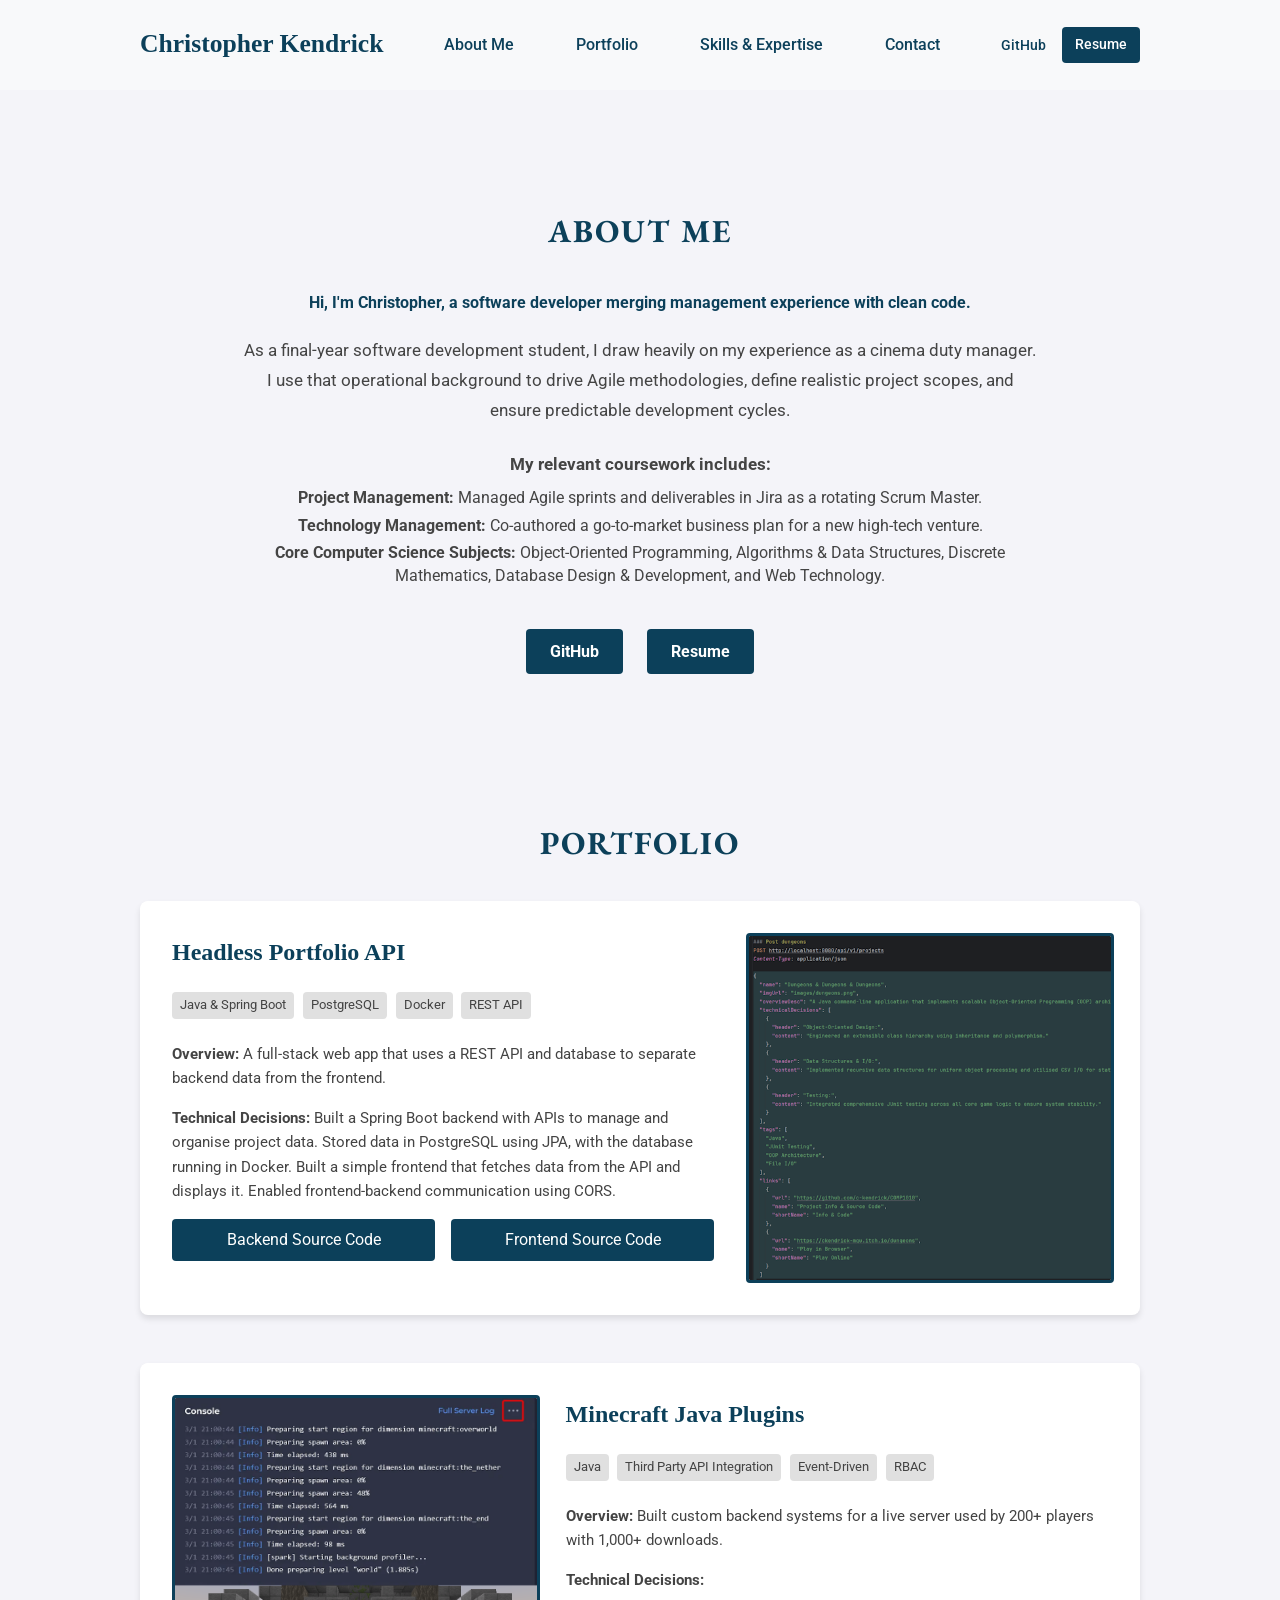
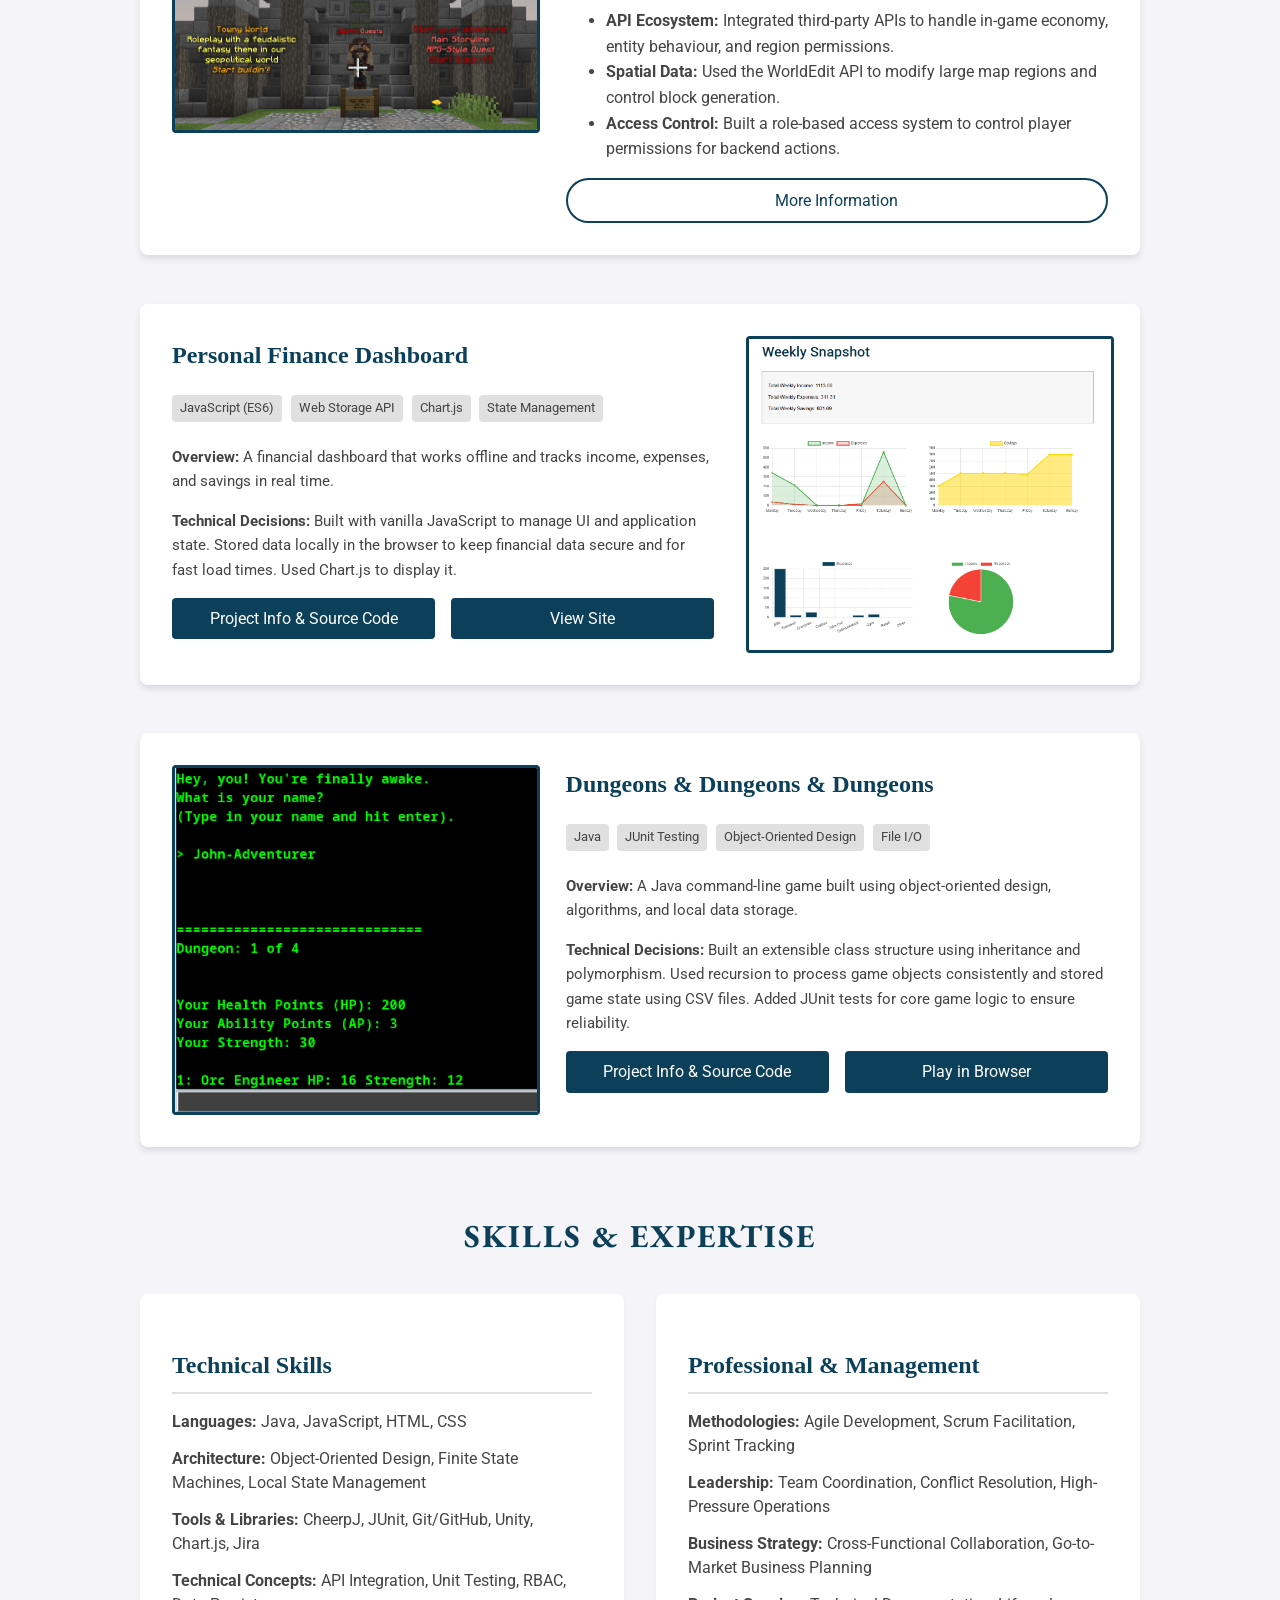
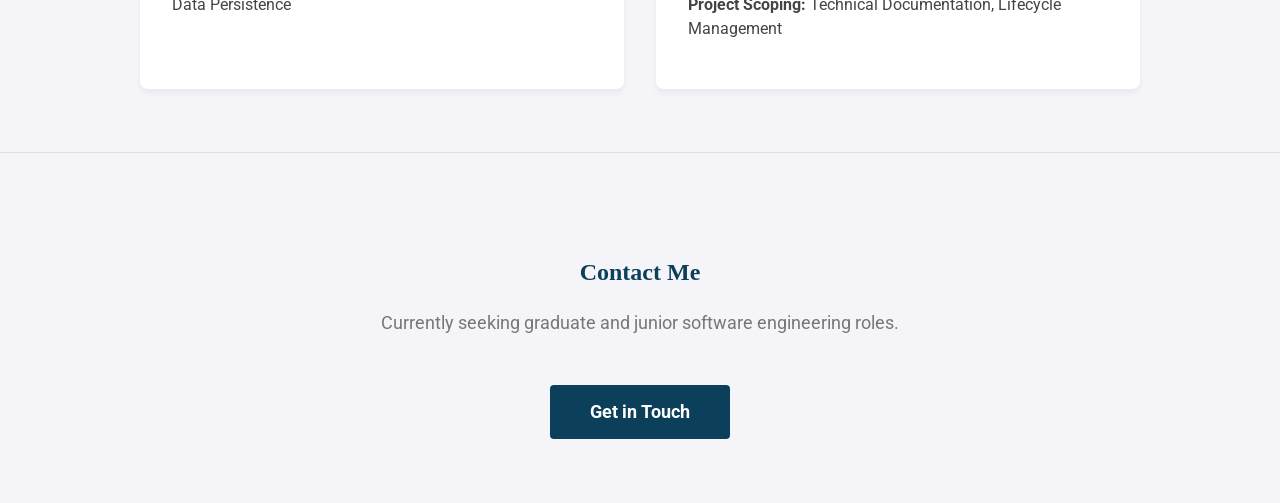
==== index.html @ 6af3cbe9 "minor change" ====
<!DOCTYPE html>
<html lang="en-AU">
<head>
    <meta charset="UTF-8">
    <meta name="viewport" content="width=device-width, initial-scale=1.0">
    <title>Christopher Kendrick | Portfolio</title>
    <link rel="icon" type="image/png" href="/images/favicon.png">
    <link href="https://fonts.googleapis.com/css2?family=Roboto&display=swap" rel="stylesheet">

    <link rel="stylesheet" href="css/global.css">
    <link rel="stylesheet" href="https://cdnjs.cloudflare.com/ajax/libs/font-awesome/6.5.1/css/all.min.css">

    <link rel="stylesheet" href="css/nav.css">
    <link rel="stylesheet" href="css/header.css">
    <link rel="stylesheet" href="css/portfolio.css">
    <link rel="stylesheet" href="css/skills.css">
</head>
<body>
<nav id="navbar" class="nav-wrapper">
    <div class="sticky-nav">
        <div class="nav-content">
            <span class="nav-logo">Christopher Kendrick</span>
            <ul class="nav-links">
                <li><i class="fas fa-solid fa-address-card fa-fw"></i><a href="#about">About Me</a></li>
                <li><i class="fas fa-solid fa-code fa-fw"></i><a href="#portfolio">Portfolio</a></li>
                <li><i class="fas fa-solid fa-lightbulb fa-fw"></i><a href="#skills">Skills & Expertise</a></li>
                <li><i class="fas fa-solid fa-paper-plane fa-fw"></i><a href="#contact">Contact</a></li>
            </ul>

            <div class="nav-socials" id="nav-socials">
                <ul class="nav-socials-ul">
                    <li><i class="fas fa-solid fa-brands fa-github fa-fw"></i><a href="https://github.com/c-kendrick" target="_blank" rel="noopener noreferrer">GitHub</a></li>
                </ul>
                <a href="files/CV-Christopher-Kendrick.pdf" target="_blank" rel="noopener noreferrer" class="nav-resume-btn">Resume</a>
            </div>
        </div>
    </div>

    <img id="hamburger" src="/images/hamburger.png" alt="logo">
</nav>

<header class="about-section">
    <div id="about">
        <h2 class="section-title">About Me</h2>
        <p class="hero-text">
            <strong>Hi, I'm Christopher, a software developer merging management experience with clean code.</strong>
        </p>
        <p class="bio-text">
            As a final-year software development student, I draw heavily on my experience as a cinema duty manager.
            I use that operational background to drive Agile methodologies, define realistic project scopes, and ensure
            predictable development cycles.
        </p>
        <p class="bio-text coursework-intro">
            <strong>My relevant coursework includes:</strong>
        </p>
        <div class="coursework">
            <p><strong>Project Management:</strong> Managed Agile sprints and deliverables in Jira as a rotating Scrum
                Master.</p>
            <!-- placeholder: -->
            <p><strong>Technology Management:</strong> Co-authored a go-to-market business plan for a new high-tech
                venture.</p>

            <p><strong>Core Computer Science Subjects:</strong> Object-Oriented Programming, Algorithms & Data
                Structures, Discrete Mathematics,
                Database Design & Development, and Web Technology.</p>
        </div>
        <br>
        <div class="social-links">
            <a href="https://github.com/c-kendrick" target="_blank" rel="noopener noreferrer">GitHub</a>
            <a href="files/CV-Christopher-Kendrick.pdf" target="_blank" rel="noopener noreferrer">Resume</a>
        </div>
    </div>
</header>

<div id="portfolio">
    <h2 class="section-title">Portfolio</h2>

    <div class="card fade-in">
        <div class="card-content">
            <h2 class="mini-title">Headless Portfolio API</h2>
            <div>
                <span class="tag">Java & Spring Boot</span>
                <span class="tag">PostgreSQL</span>
                <span class="tag">Docker</span>
                <span class="tag">REST API</span>
            </div>
            <p><strong>Overview:</strong> A full-stack web app that uses a REST API and database to separate backend data from the frontend.</p>
            <p><strong>Technical Decisions:</strong> Built a Spring Boot backend with APIs to manage and organise project data. Stored data in PostgreSQL using JPA, with the database running in Docker. Built a simple frontend that fetches data from the API and displays it. Enabled frontend-backend communication using CORS.</p>
            <div class="button-group">
                <a href="https://github.com/c-kendrick/spring-portfolio-backend" class="btn" target="_blank" rel="noopener noreferrer">
                    <span class="text-desktop">Backend Source Code</span>
                    <span class="text-mobile">Backend Code</span>
                </a>
                <a href="https://github.com/c-kendrick/Spring-portfolio-frontend" class="btn" target="_blank" rel="noopener noreferrer">
                    <span class="text-desktop">Frontend Source Code</span>
                    <span class="text-mobile">Frontend Code</span>
                </a>
            </div>
        </div>
        <div class="card-image-wrapper">
            <img src="images/json.png" alt="Headless Portfolio API">
        </div>
    </div>


    <div class="card reverse fade-in">
        <div class="card-content">
            <h2 class="mini-title">Minecraft Java Plugins</h2>
            <div>
                <span class="tag">Java</span>
                <span class="tag">Third Party API Integration</span>
                <span class="tag">Event-Driven</span>
                <span class="tag">RBAC</span>
            </div>

            <p><strong>Overview:</strong> Built custom backend systems for a live server used by 200+ players with 1,000+ downloads. </p>

            <p><strong>Technical Decisions:</strong></p>
            <ul>
                <li><strong>API Ecosystem:</strong> Integrated third-party APIs to handle in-game economy, entity behaviour, and region permissions.
                </li>
                <li><strong>Spatial Data:</strong> Used the WorldEdit API to modify large map regions and control block generation.
                </li>
                <li><strong>Access Control:</strong> Built a role-based access system to control player permissions for backend actions.</li>
            </ul>

            <div class="button-group">
                <a href="minecraft.html" class="btn-mc">More Information</a>
            </div>
        </div>
        <div class="card-image-wrapper">
            <img src="images/minecraft.png" alt="Minecraft Server Backend and Gameplay">
        </div>
    </div>

    <div class="card fade-in">
        <div class="card-content">
            <h2 class="mini-title">Personal Finance Dashboard</h2>
            <div>
                <span class="tag">JavaScript (ES6)</span>
                <span class="tag">Web Storage API</span>
                <span class="tag">Chart.js</span>
                <span class="tag">State Management</span>
            </div>
            <p><strong>Overview:</strong> A financial dashboard that works offline and tracks income, expenses, and savings in real time.
            </p>
            <p><strong>Technical Decisions:</strong> Built with vanilla JavaScript to manage UI and application state. Stored data locally in the browser to keep financial data secure and for fast load times. Used Chart.js to display it.
            </p>
            <div class="button-group">
                <a href="https://github.com/c-kendrick/finance-tool" class="btn" target="_blank" rel="noopener noreferrer">
                    <span class="text-desktop">Project Info & Source Code</span>
                    <span class="text-mobile">Info & Code</span>
                </a>
                <a href="https://c-kendrick.github.io/finance-tool/" class="btn" target="_blank"
                   rel="noopener noreferrer">View Site</a>
            </div>
        </div>
        <div class="card-image-wrapper">
            <img src="images/finance.png" alt="Finance Tracker Interface">
        </div>
    </div>

    <div class="card reverse fade-in">
        <div class="card-content">
            <h2 class="mini-title">Dungeons & Dungeons & Dungeons</h2>
            <div>
                <span class="tag">Java</span>
                <span class="tag">JUnit Testing</span>
                <span class="tag">Object-Oriented Design</span>
                <span class="tag">File I/O</span>
            </div>
            <p><strong>Overview:</strong> A Java command-line game built using object-oriented design, algorithms, and local data storage.</p>
            <p><strong>Technical Decisions:</strong> Built an extensible class structure using inheritance and polymorphism. Used recursion to process game objects consistently and stored game state using CSV files.
                Added JUnit tests for core game logic to ensure reliability.
            </p>
            <div class="button-group">
                <a href="https://github.com/c-kendrick/COMP1010" class="btn" target="_blank" rel="noopener noreferrer">
                    <span class="text-desktop">Project Info & Source Code</span>
                    <span class="text-mobile">Info & Code</span>
                </a>
                <a href="https://ckendrick-mqu.itch.io/dungeons" class="btn" target="_blank" rel="noopener noreferrer">
                    <span class="text-desktop">Play in Browser</span>
                    <span class="text-mobile">Play Online</span>
                </a>
            </div>
        </div>
        <div class="card-image-wrapper">
            <img src="images/dungeons.png" alt="Dungeons Console Gameplay">
        </div>
    </div>

</div>

<section id="skills" class="skills-section">
    <h2 class="section-title">Skills & Expertise</h2>
    <div class="skills-container">
        <div class="skills-column fade-in">
            <h2 class="mini-title">Technical Skills</h2>
            <ul class="skills-list">
                <li><strong>Languages:</strong> Java, JavaScript, HTML, CSS</li>
                <li><strong>Architecture:</strong> Object-Oriented Design, Finite State Machines, Local State Management
                </li>
                <li><strong>Tools & Libraries:</strong> CheerpJ, JUnit, Git/GitHub, Unity, Chart.js, Jira</li>
                <li><strong>Technical Concepts:</strong> API Integration, Unit Testing, RBAC, Data Persistence
                </li>
            </ul>
        </div>

        <div class="skills-column fade-in">
            <h2 class="mini-title">Professional & Management</h2>
            <ul class="skills-list">
                <li><strong>Methodologies:</strong> Agile Development, Scrum Facilitation, Sprint Tracking</li>
                <li><strong>Leadership:</strong> Team Coordination, Conflict Resolution, High-Pressure Operations</li>
                <li><strong>Business Strategy:</strong> Cross-Functional Collaboration, Go-to-Market Business Planning
                </li>
                <li><strong>Project Scoping:</strong> Technical Documentation, Lifecycle Management</li>
            </ul>
        </div>
    </div>
</section>

<footer id="contact" class="contact-footer fade-in">
    <h2 class="mini-title">Contact Me</h2>
    <p>Currently seeking graduate and junior software engineering roles.</p>
    <a href="mailto:ckendrick.dev@gmail.com" class="btn contact-btn">Get in Touch</a>
</footer>

<script src="javascript/script.js"></script>
</body>
</html>
---- css/global.css ----
@import url('https://fonts.googleapis.com/css2?family=EB+Garamond:ital,wght@0,400..800;1,400..800&display=swap');

html {
    scroll-behavior: smooth;
    scroll-padding-top: 175px;
}

/* --- GLOBAL VARIABLES & BASE STYLES --- */
:root {
    --bg-color: #f4f4f9;
    --nav-bg: #f8f9fa;
    --ashen: #d8d9d9;
    --text-color: #444;
    --text-muted: #777;
    --card-bg: white;
    --primary-color: #0C405A;
    --hover-color: #800000;
    --gray-light: #e0e0e0;
}

body {
    font-family: 'Roboto', sans-serif;
    background-color: var(--bg-color);
    color: var(--text-color);
    margin: 0;
    padding: 0;
    line-height: 1.6;
}

/* --- GLOBAL TYPOGRAPHY & UTILITIES --- */
.section-title {
    font-family: "EB Garamond", serif;
    color: var(--primary-color);
    font-size: 2rem;
    margin-bottom: 2rem;
    text-transform: uppercase;
    letter-spacing: 2px;
    text-align: center;
}

.mini-title {
    font-family: "Times New Roman", serif;
}

.fade-in {
    opacity: 0;
    transform: translateY(30px);
    transition: opacity 0.6s ease-out, transform 0.6s ease-out;
    will-change: opacity, transform;
}

.fade-in.is-visible {
    opacity: 1;
    transform: translateY(0);
}
---- css/nav.css ----
/* --- Navigation Bar Styles --- */
.nav-wrapper {
    position: sticky;
    top: 0;
    z-index: 1000;
    display: flex;
    justify-content: flex-end;
    padding: 1rem 20px;
}

.sticky-nav {
    position: fixed;
    top: 0;
    left: 0;
    width: 55vw;
    height: 100vh;
    background-color: var(--primary-color);
    padding: 1rem;
    z-index: 999;

    opacity: 0;
    visibility: hidden;
    transform: translateX(-100%);
    transition: transform 0.3s ease-in-out, opacity 0.3s ease-in-out, visibility 0.3s;
}

.sticky-nav.is-visible {
    opacity: 1;
    visibility: visible;
    transform: translateX(0);
}

.sticky-nav.scrolled {
    box-shadow: 0 4px 12px rgba(0, 0, 0, 0.08);
    background-color: var(--primary-color);
    backdrop-filter: blur(5px);
}

.nav-content {
    max-width: 1000px;
    margin: 0 auto;
    display: flex;
    justify-content: space-between;
    align-items: flex-start;
    padding: 0;
    flex-direction: column;
    height: 100%;
}

.nav-links {
    list-style: none;
    display: flex;
    gap: 2rem;
    padding: 0;
    margin-top: 20vh;
    flex-direction: column;
}

.nav-links a {
    text-decoration: none;
    color: var(--nav-bg);
    font-weight: 500;
    font-size: 1.2rem;
    transition: color 0.2s;
}

.nav-links a:hover {
    color: var(--ashen);
}

/* --- Conditional Nav Socials --- */
.nav-socials, .mc-nav-socials {
    display: flex;
    flex-direction: column;
    gap: 1rem;
    align-items: flex-start;
    justify-content: space-between;

    margin-top: auto;
    margin-bottom: 20vh;
}

.nav-socials.is-visible, .mc-nav-socials {
    opacity: 1;
    visibility: visible;
    transform: translateX(0);
}

.nav-logo.is-visible {
    opacity: 1;
    visibility: visible;
    transform: translateX(0);
}

.nav-logo {
    font-family: "Times New Roman", serif;
    font-weight: bold;
    font-size: 1.6rem;
    color: var(--nav-bg);
}

.nav-socials a, .mc-nav-socials a {
    text-decoration: none;
    color: var(--nav-bg);
    font-size: 1.1rem;
    font-weight: 500;
    transition: color 0.2s;
}

.nav-socials a:hover, .mc-nav-socials a:hover {
    color: var(--ashen);
}

.nav-socials .nav-resume-btn, .mc-nav-socials .nav-resume-btn {
    background-color: var(--nav-bg);
    color: var(--primary-color);
    padding: 0.4rem 0.8rem;
    border-radius: 4px;
}

.nav-socials-ul, .mc-nav-socials-ul {
    list-style: none;
    padding: 0;
}

.btn-mc {
    color: var(--primary-color);
    text-decoration: none;
}

.btn-mc:hover {
    color: var(--hover-color);
}

.nav-socials .nav-resume-btn:hover, .mc-nav-socials .nav-resume-btn:hover {
    background-color: var(--ashen);
    color: white;
}

.hamburger {
    cursor: pointer;
}

.fas {
    margin-right: 10px; /* Adds space between the icon and text */
    color: var(--nav-bg); /* Changes the icon color to green */
}

/* =========================================
   NAV BAR DESKTOP STYLES
   ========================================= */
@media screen and (min-width: 1050px) {
    .nav-wrapper {
        padding: 0;
        display: block;
    }

    .nav-wrapper img {
        opacity: 0;
        visibility: hidden;
    }

    .sticky-nav {
        position: static;
        width: 100%;
        height: auto;
        padding: 1rem 0;
        background-color: var(--nav-bg);
        opacity: 1;
        visibility: visible;
        transform: none;
        transition: none;
    }

    .nav-content {
        max-width: 1000px;
        flex-direction: row;
        justify-content: space-between;
        align-items: center;
        height: auto;
    }

    .nav-links {
        flex-direction: row;
        margin: 0;
    }

    .nav-links a {
        font-size: 1rem;
    }

    .nav-socials, .mc-nav-socials {
        display: flex;
        flex-direction: row;
        gap: 1rem;
        align-items: center;
        margin-top: 0;
        margin-bottom: 0;
    }

    .nav-socials {
        opacity: 0;
        visibility: hidden;
        transform: translateX(15px);
        transition: opacity 0.3s ease, transform 0.3s ease, visibility 0.3s;
    }

    .sticky-nav.scrolled {
        background-color: rgba(248, 249, 250, 0.95);
    }

    .nav-socials a, .mc-nav-socials a, .btn-mc, .nav-links a, .nav-logo {
        color: var(--primary-color);
    }

    .nav-socials a, .mc-nav-socials a {
        font-size: 0.9rem;
    }

    .nav-links a:hover, .nav-socials a:hover, .mc-nav-socials a:hover, .btn-mc:hover  {
        color: var(--hover-color);
    }

    .nav-socials .nav-resume-btn:hover, .mc-nav-socials .nav-resume-btn:hover {
        background-color: var(--hover-color);
        color: white;
    }

    .nav-socials .nav-resume-btn, .mc-nav-socials .nav-resume-btn {
        background-color: var(--primary-color);
        color: white;
    }
}

/* =========================================
   NAV BAR TABLET STYLES
   ========================================= */
@media screen and (min-width: 768px) and (max-width: 1049px) {
    .sticky-nav {
        width: 31vw;
    }
}
---- css/header.css ----
/* --- PAGE HEADER (For about me section) --- */
header:not(.about-section) {
    background-color: var(--primary-color);
    color: white;
    text-align: center;
    padding: 3rem 1rem;
}

header:not(.about-section) h1 {
    margin: 0;
    font-size: 2.5rem;
    color: white;
}

/* --- ABOUT ME SECTION --- */
header.about-section {
    background-color: transparent;
    padding: 0.5rem 1rem 1rem 1rem;
    text-align: center;
    max-width: 800px;
    margin: 0 auto;
}

header.about-section h1 {
    font-size: 4rem;
    color: var(--primary-color);
    margin-bottom: 1.5rem;
    margin-top: 0;
    letter-spacing: -1px;
}

header.about-section ul {
    display: inline-block;
    text-align: left;
    margin: 0 auto 1rem auto;
}

header.about-section li {
    font-size: 1.05rem;
    color: var(--text-color);
    line-height: 1.4;
    margin-bottom: 0.3rem;
}

.bio-text {
    font-size: 1.05rem;
    color: var(--text-color);
    line-height: 1.8;
    margin-bottom: 1.5rem;
}

.hero-text, .results-text {
    font-size: 1rem;
    color: var(--primary-color);
    line-height: 1.8;
}

.results-text {
    font-size: 1.5rem;
}

.hobby-text {
    font-size: 1.05rem;
    color: var(--text-muted);
    line-height: 1.8;
    margin-bottom: 1.5rem;
}

.coursework-intro {
    margin-bottom: 0.5rem;
}

.coursework {
    color: var(--text-color);
    line-height: 1.4;
    margin-bottom: 1rem;
}

.coursework p {
    margin-top: 5px;
    margin-bottom: 5px;
}

.social-links a {
    display: inline-block;
    margin: 0 10px;
    padding: 10px 24px;
    background-color: var(--primary-color);
    color: white;
    text-decoration: none;
    border-radius: 4px;
    font-weight: bold;
    transition: background 0.2s ease, transform 0.2s ease;
}

.social-links a:hover {
    background-color: var(--hover-color);
    transform: translateY(-2px);
}

@media screen and (min-width: 801px) {
    header.about-section {
        padding: 2rem 1rem 1rem 1rem;
    }
}
---- css/portfolio.css ----
/* --- PORTFOLIO WIDE CARDS --- */
#portfolio {
    max-width: 1000px;
    margin: 8rem auto 4rem auto;
    padding: 0 1rem;
}

.project-container {
    max-width: 800px;
    margin: 2rem auto;
    padding: 2rem;
    background-color: var(--card-bg);
    border-radius: 8px;
    box-shadow: 0 4px 6px rgba(0,0,0,0.1);
}

.card {
    display: flex;
    flex-direction: column;
    gap: 1.5rem;
    background-color: var(--card-bg);
    border-radius: 8px;
    padding: 2rem;
    box-shadow: 0 4px 6px rgba(0,0,0,0.1);
    margin-bottom: 3rem;
    transition: transform 0.2s ease;
}

.card-content h2 {
    margin-top: 0;
    color: var(--primary-color);
}

.card-content p {
    font-size: 0.95rem;
    color: var(--text-color);
}

.card-image-wrapper img {
    width: 100%;
    height: auto;
    display: block;
    border: 3px solid var(--primary-color);
    border-radius: 4px;
}

.tag {
    display: inline-block;
    background: var(--gray-light);
    padding: 0.2rem 0.5rem;
    border-radius: 4px;
    font-size: 0.8rem;
    margin-right: 0.3rem;
    margin-bottom: 0.5rem;
}

/* --- BUTTONS --- */
.btn {
    display: inline-block;
    margin-top: 1rem;
    padding: 0.5rem 1rem;
    background-color: var(--primary-color);
    color: white;
    text-decoration: none;
    border-radius: 4px;
    transition: background 0.2s ease;
}

.btn:hover {
    background-color: var(--hover-color);
}

.button-group {
    display: flex;
    gap: 1rem;
    margin-top: 1rem;
}

.button-group .btn {
    flex: 1;
    text-align: center;
    margin-top: 0;
}

.btn-mc {
    border: 2px solid var(--primary-color);
    border-radius: 25px;
    padding: 8px;
    flex: 1;
    text-align: center;
}

.btn-mc:hover {
    border: 2px solid var(--hover-color);
}

.text-desktop {
    display: none;
}

.plugin-grid {
    display: flex;
    flex-direction: column;
    gap: 2rem;
    margin-top: 2rem;
    margin-bottom: 2rem;
}

/* =========================================
   PORTFOLIO CARD DESKTOP STYLES
   ========================================= */
@media screen and (min-width: 900px) {
    .card {
        flex-direction: row;
        gap: 2rem;
    }

    .card.reverse {
        flex-direction: row-reverse;
    }

    .card-content {
        flex: 1.5;
    }

    .card-image-wrapper {
        flex: 1;
    }

    .text-desktop {
        display: inline;
    }

    .text-mobile {
        display: none;
    }
}
---- css/skills.css ----
/* --- SKILLS SECTION --- */
.skills-section {
    max-width: 1000px;
    margin: 4rem auto;
    padding: 0 20px;
}

.skills-container {
    display: flex;
    flex-direction: column;
    gap: 1.5rem;
}

.skills-column {
    background: var(--card-bg);
    padding: 2rem;
    border-radius: 8px;
    box-shadow: 0 4px 6px rgba(0, 0, 0, 0.05);
}

.skills-column h2 {
    color: var(--primary-color);
    border-bottom: 2px solid var(--gray-light);
    padding-bottom: 0.5rem;
    margin-bottom: 1rem;
}

.skills-list {
    list-style: none;
    padding: 0;
}

.skills-list li {
    margin-bottom: 0.8rem;
    line-height: 1.5;
    color: var(--text-color);
}

/* --- Contact Footer --- */
.contact-footer {
    text-align: center;
    padding: 5rem 20px 4rem 20px;
    margin-top: 4rem;
    border-top: 1px solid var(--gray-light);
}

.contact-footer h2 {
    color: var(--primary-color);
    margin-bottom: 0.5rem;
}

.contact-footer p {
    color: var(--text-muted);
    margin-bottom: 2rem;
    font-size: 1.1rem;
}

.contact-btn {
    background-color: var(--primary-color);
    color: white;
    padding: 0.8rem 2.5rem;
    font-size: 1.1rem;
    font-weight: bold;
    text-decoration: none;
    border-radius: 4px;
    transition: background-color 0.3s ease;
}

.contact-btn:hover {
    background-color: var(--hover-color);
    color: white;
}

/* =========================================
   SKILLS DESKTOP STYLES
   ========================================= */
@media screen and (min-width: 900px) {
    .skills-container {
        flex-direction: row;
        gap: 2rem;
    }

    .skills-column {
        flex: 1;
    }
}
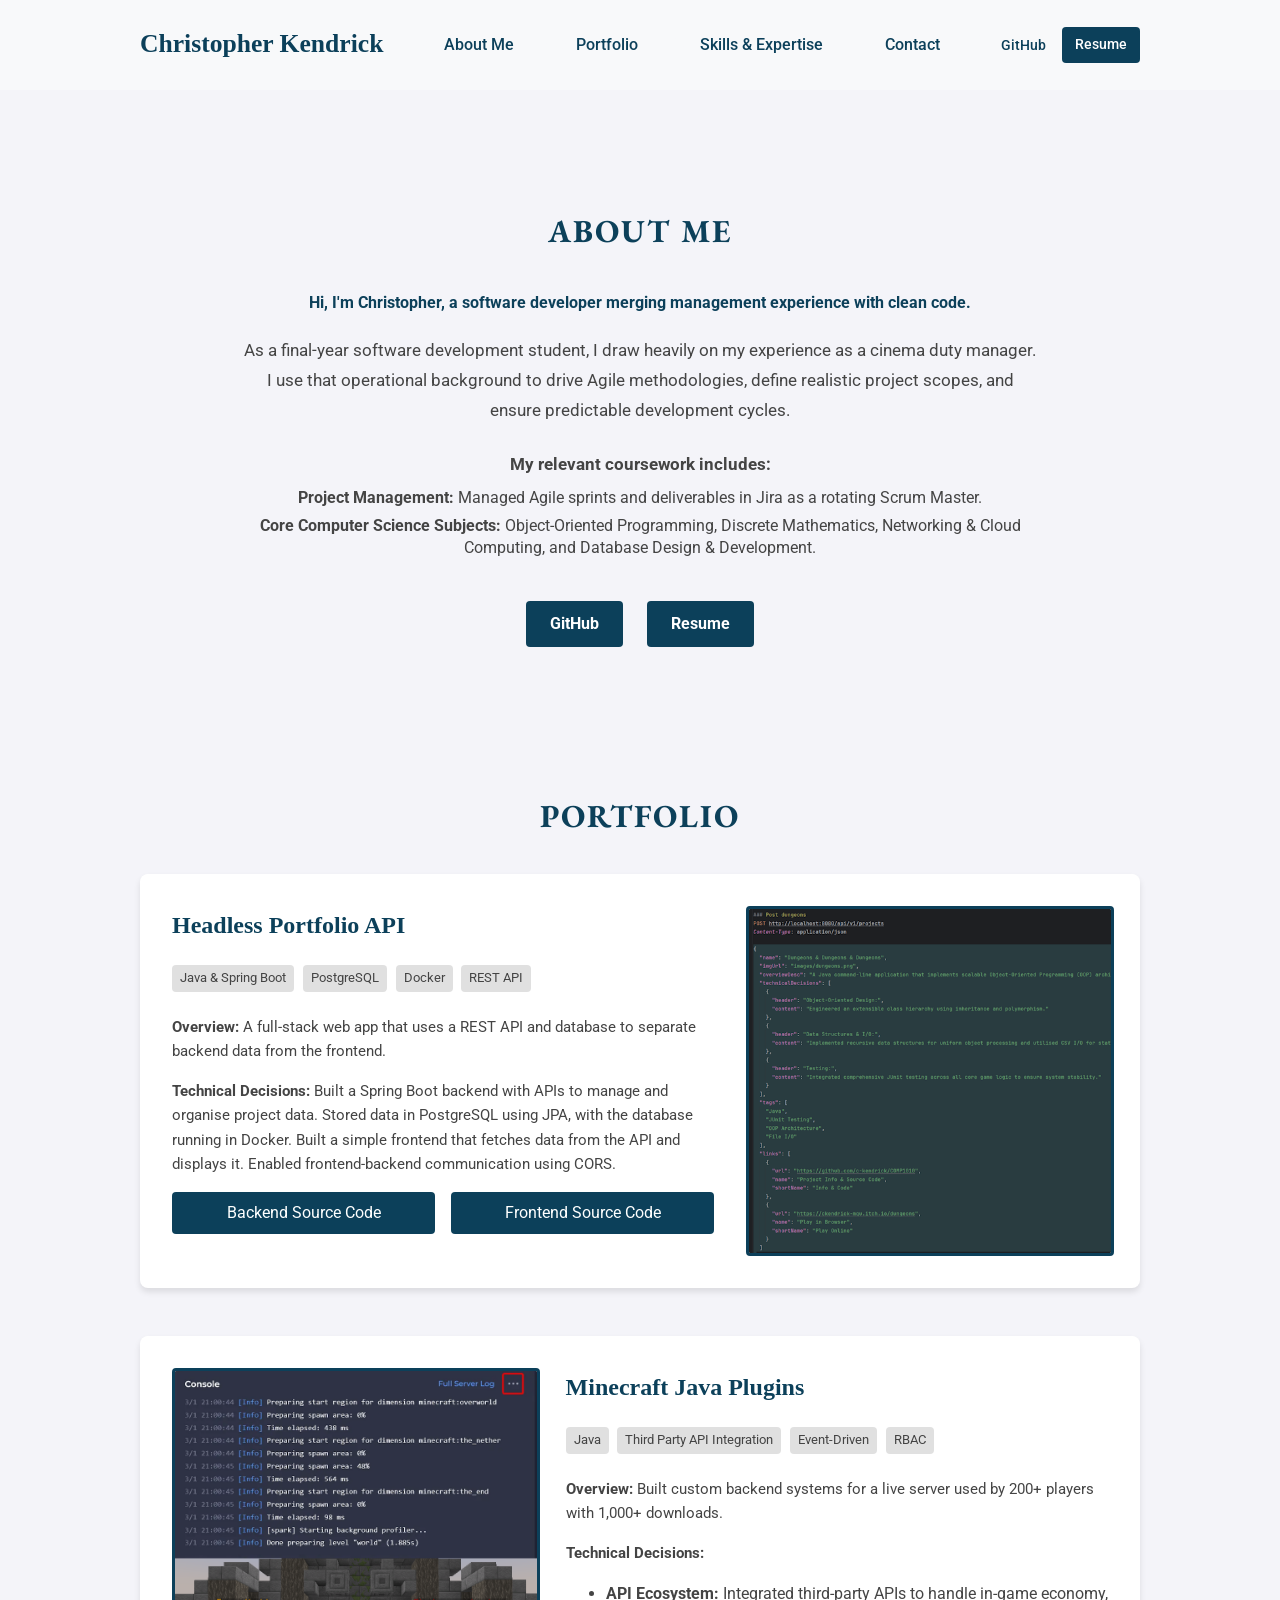
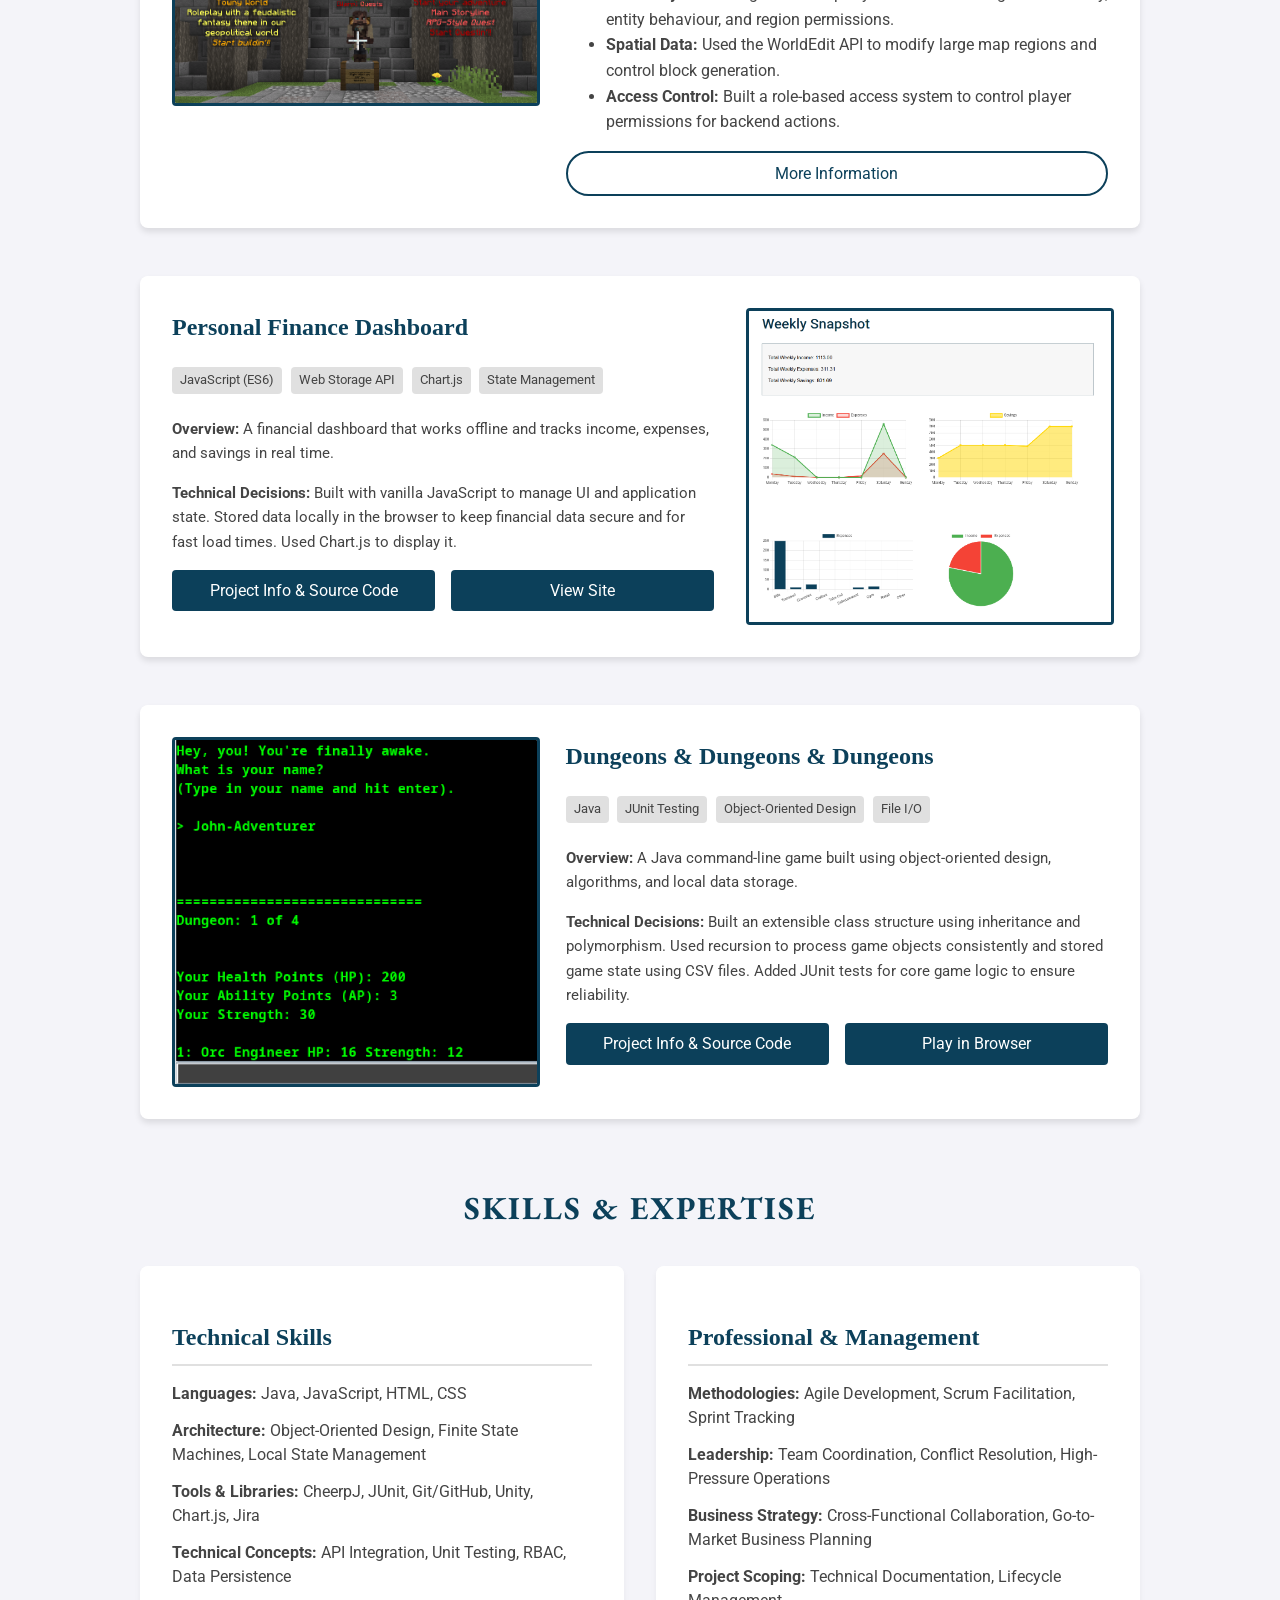
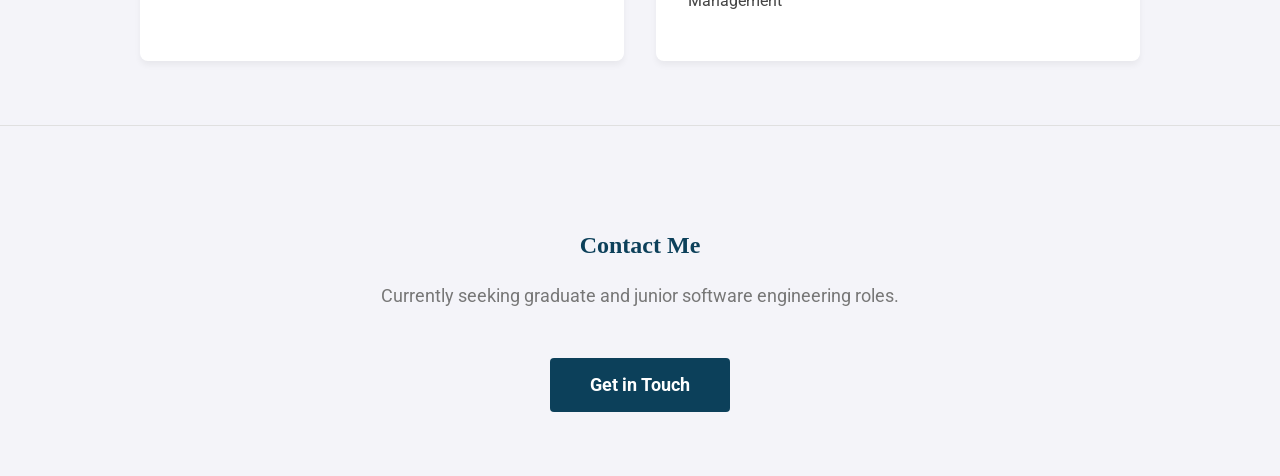
==== commit 4538bcc0: "Changes to resume" ====
--- a/index.html
+++ b/index.html
@@ -57,12 +57,8 @@
             <p><strong>Project Management:</strong> Managed Agile sprints and deliverables in Jira as a rotating Scrum
                 Master.</p>
             <!-- placeholder: -->
-            <p><strong>Technology Management:</strong> Co-authored a go-to-market business plan for a new high-tech
-                venture.</p>
-
-            <p><strong>Core Computer Science Subjects:</strong> Object-Oriented Programming, Algorithms & Data
-                Structures, Discrete Mathematics,
-                Database Design & Development, and Web Technology.</p>
+            <p><strong>Core Computer Science Subjects:</strong> Object-Oriented Programming, Discrete Mathematics,
+                Networking & Cloud Computing, and Database Design & Development.</p>
         </div>
         <br>
         <div class="social-links">
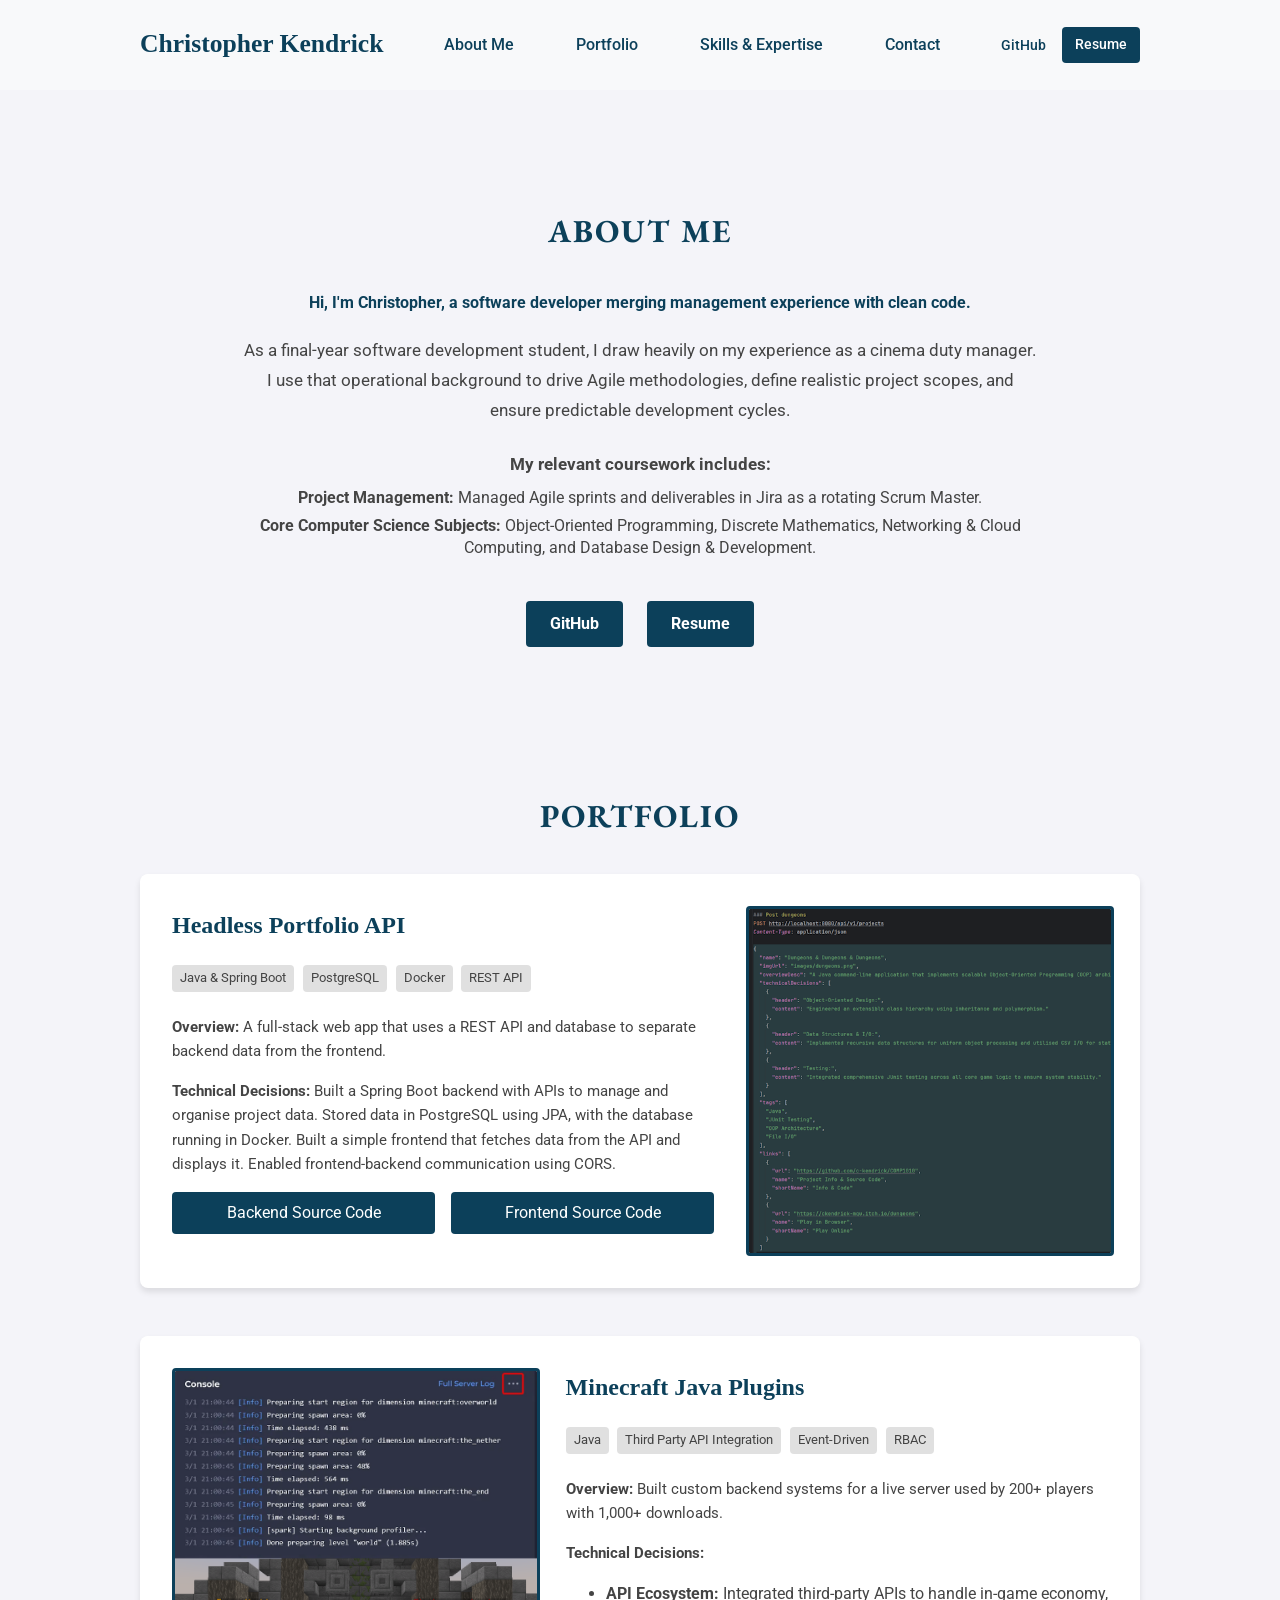
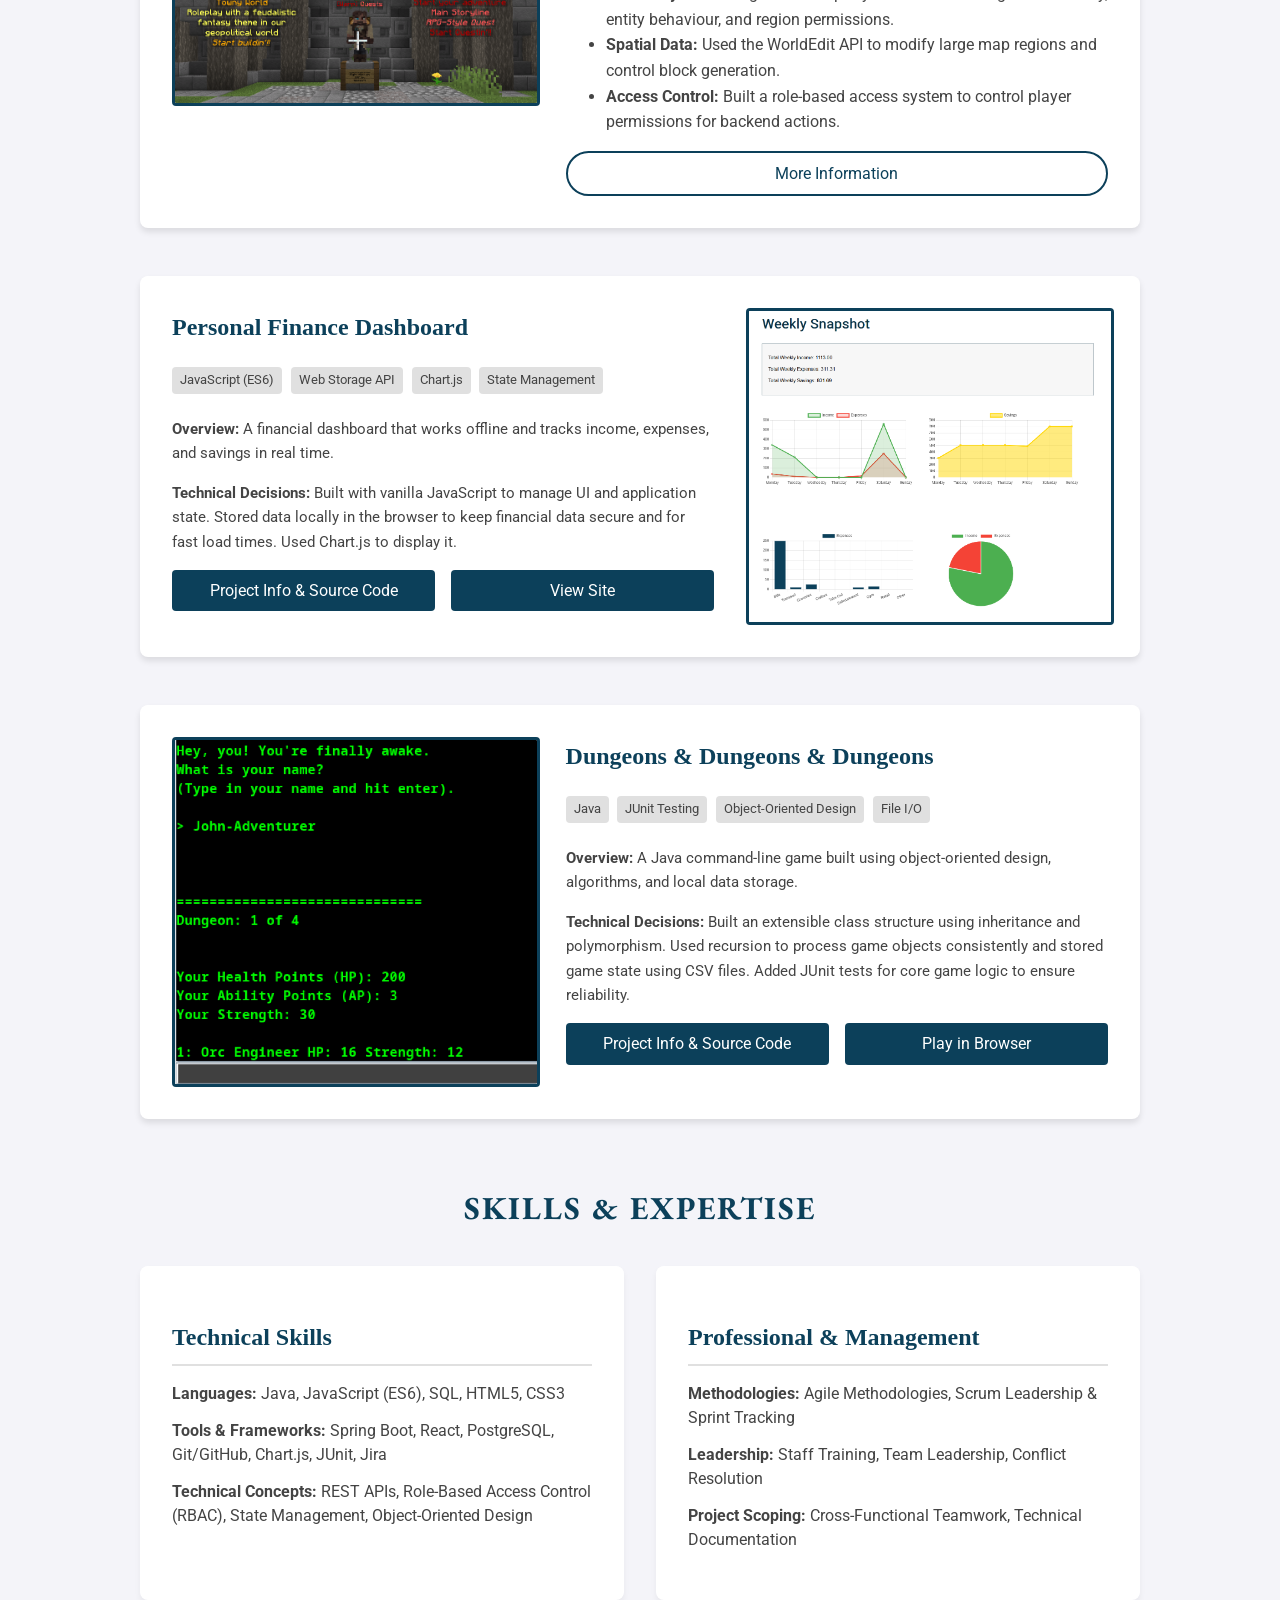
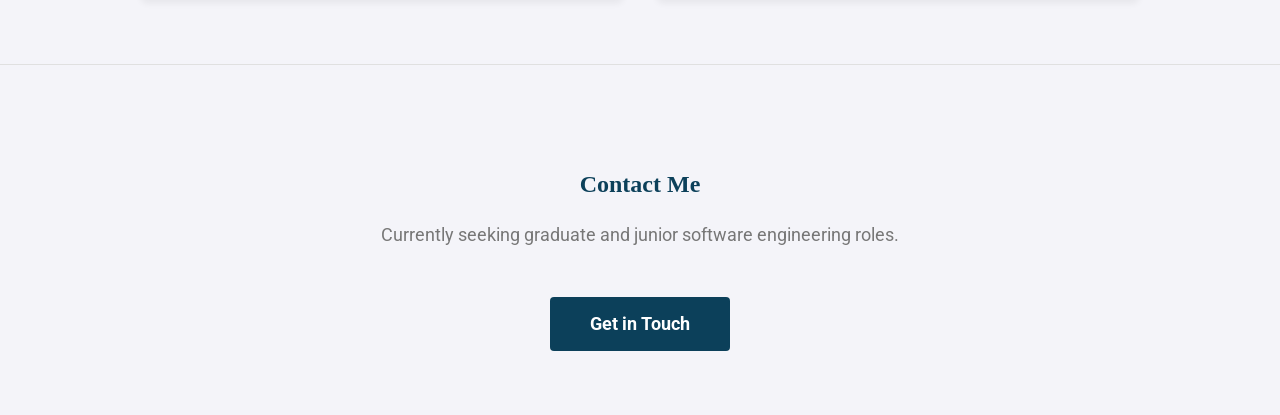
==== commit 92ffe410: "Changes to skills and resume" ====
--- a/index.html
+++ b/index.html
@@ -193,23 +193,18 @@
         <div class="skills-column fade-in">
             <h2 class="mini-title">Technical Skills</h2>
             <ul class="skills-list">
-                <li><strong>Languages:</strong> Java, JavaScript, HTML, CSS</li>
-                <li><strong>Architecture:</strong> Object-Oriented Design, Finite State Machines, Local State Management
-                </li>
-                <li><strong>Tools & Libraries:</strong> CheerpJ, JUnit, Git/GitHub, Unity, Chart.js, Jira</li>
-                <li><strong>Technical Concepts:</strong> API Integration, Unit Testing, RBAC, Data Persistence
-                </li>
+                <li><strong>Languages:</strong> Java, JavaScript (ES6), SQL, HTML5, CSS3</li>
+                <li><strong>Tools & Frameworks:</strong> Spring Boot, React, PostgreSQL, Git/GitHub, Chart.js, JUnit, Jira</li>
+                <li><strong>Technical Concepts:</strong> REST APIs, Role-Based Access Control (RBAC), State Management, Object-Oriented Design</li>
             </ul>
         </div>
 
         <div class="skills-column fade-in">
             <h2 class="mini-title">Professional & Management</h2>
             <ul class="skills-list">
-                <li><strong>Methodologies:</strong> Agile Development, Scrum Facilitation, Sprint Tracking</li>
-                <li><strong>Leadership:</strong> Team Coordination, Conflict Resolution, High-Pressure Operations</li>
-                <li><strong>Business Strategy:</strong> Cross-Functional Collaboration, Go-to-Market Business Planning
-                </li>
-                <li><strong>Project Scoping:</strong> Technical Documentation, Lifecycle Management</li>
+                <li><strong>Methodologies:</strong> Agile Methodologies, Scrum Leadership & Sprint Tracking</li>
+                <li><strong>Leadership:</strong> Staff Training, Team Leadership, Conflict Resolution</li>
+                <li><strong>Project Scoping:</strong> Cross-Functional Teamwork, Technical Documentation</li>
             </ul>
         </div>
     </div>
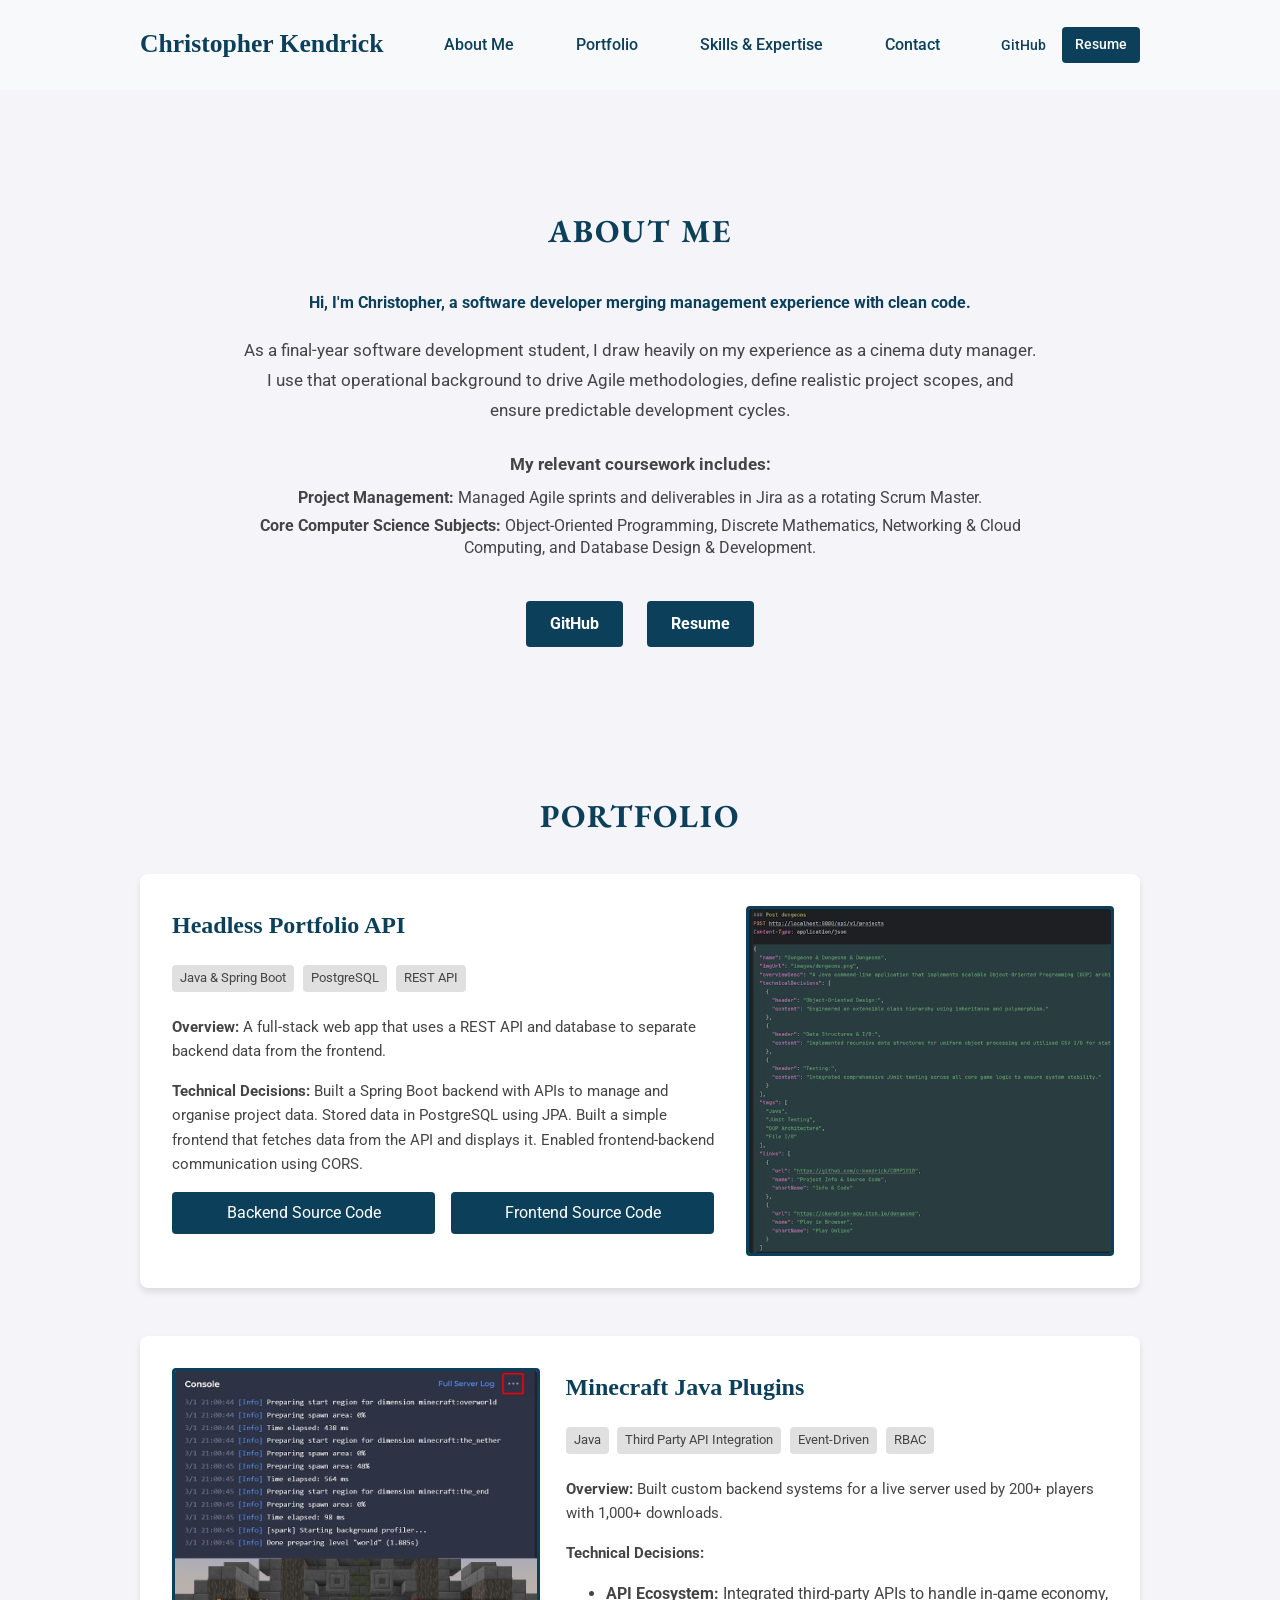
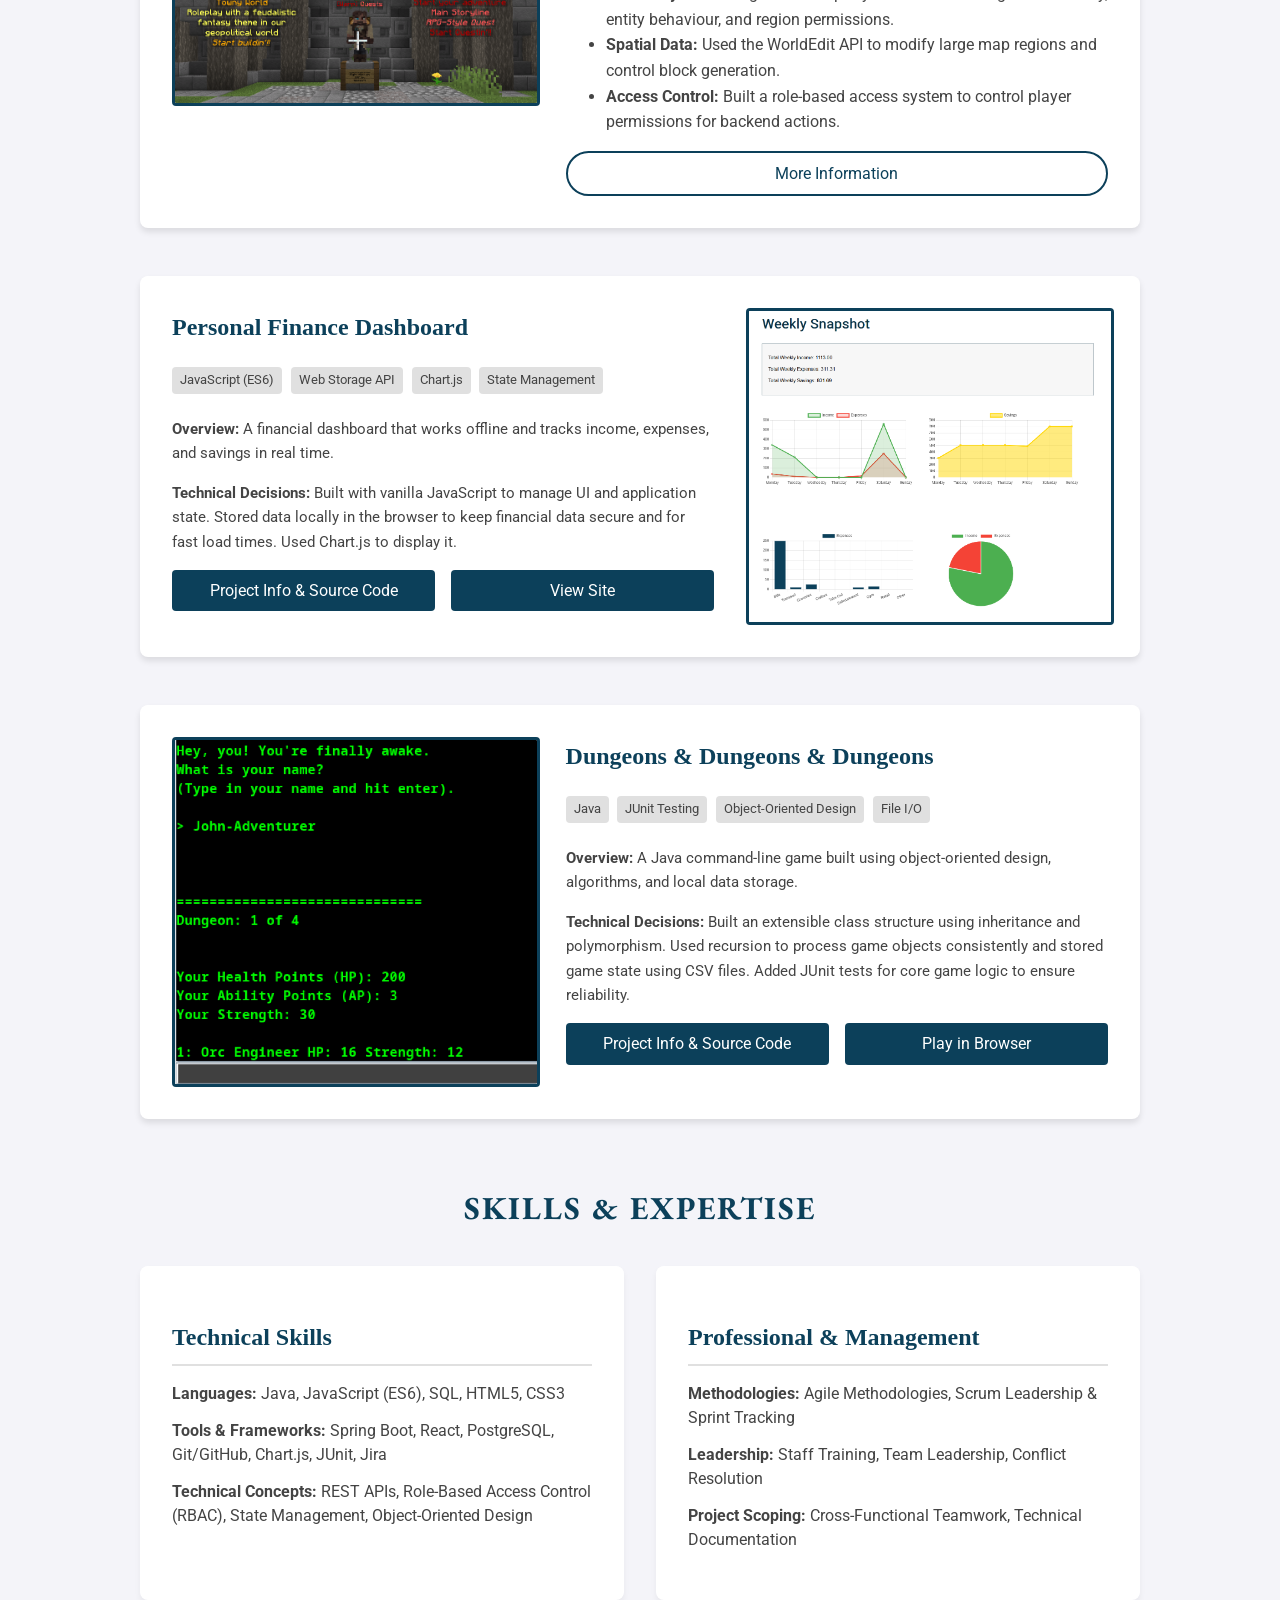
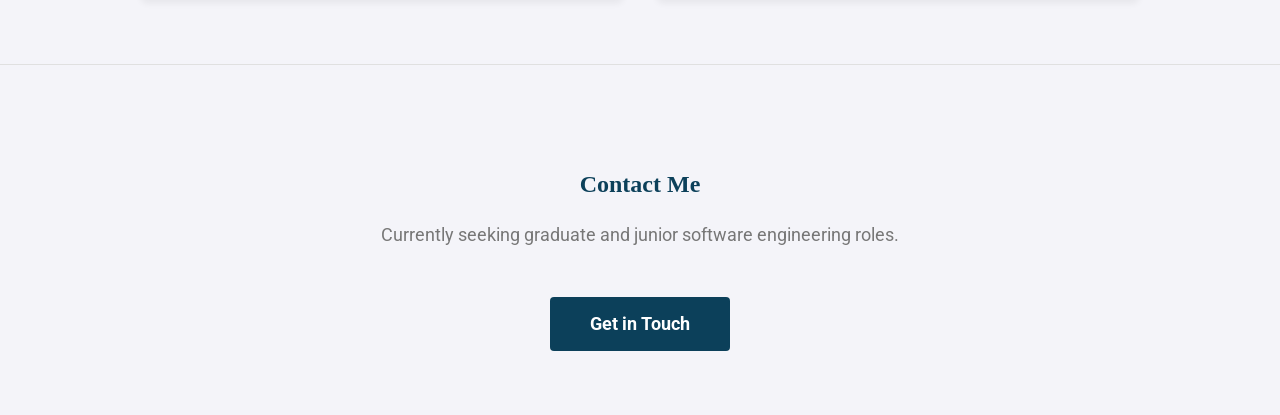
==== commit 0e09b048: "removed docker" ====
--- a/index.html
+++ b/index.html
@@ -77,11 +77,10 @@
             <div>
                 <span class="tag">Java & Spring Boot</span>
                 <span class="tag">PostgreSQL</span>
-                <span class="tag">Docker</span>
                 <span class="tag">REST API</span>
             </div>
             <p><strong>Overview:</strong> A full-stack web app that uses a REST API and database to separate backend data from the frontend.</p>
-            <p><strong>Technical Decisions:</strong> Built a Spring Boot backend with APIs to manage and organise project data. Stored data in PostgreSQL using JPA, with the database running in Docker. Built a simple frontend that fetches data from the API and displays it. Enabled frontend-backend communication using CORS.</p>
+            <p><strong>Technical Decisions:</strong> Built a Spring Boot backend with APIs to manage and organise project data. Stored data in PostgreSQL using JPA. Built a simple frontend that fetches data from the API and displays it. Enabled frontend-backend communication using CORS.</p>
             <div class="button-group">
                 <a href="https://github.com/c-kendrick/spring-portfolio-backend" class="btn" target="_blank" rel="noopener noreferrer">
                     <span class="text-desktop">Backend Source Code</span>
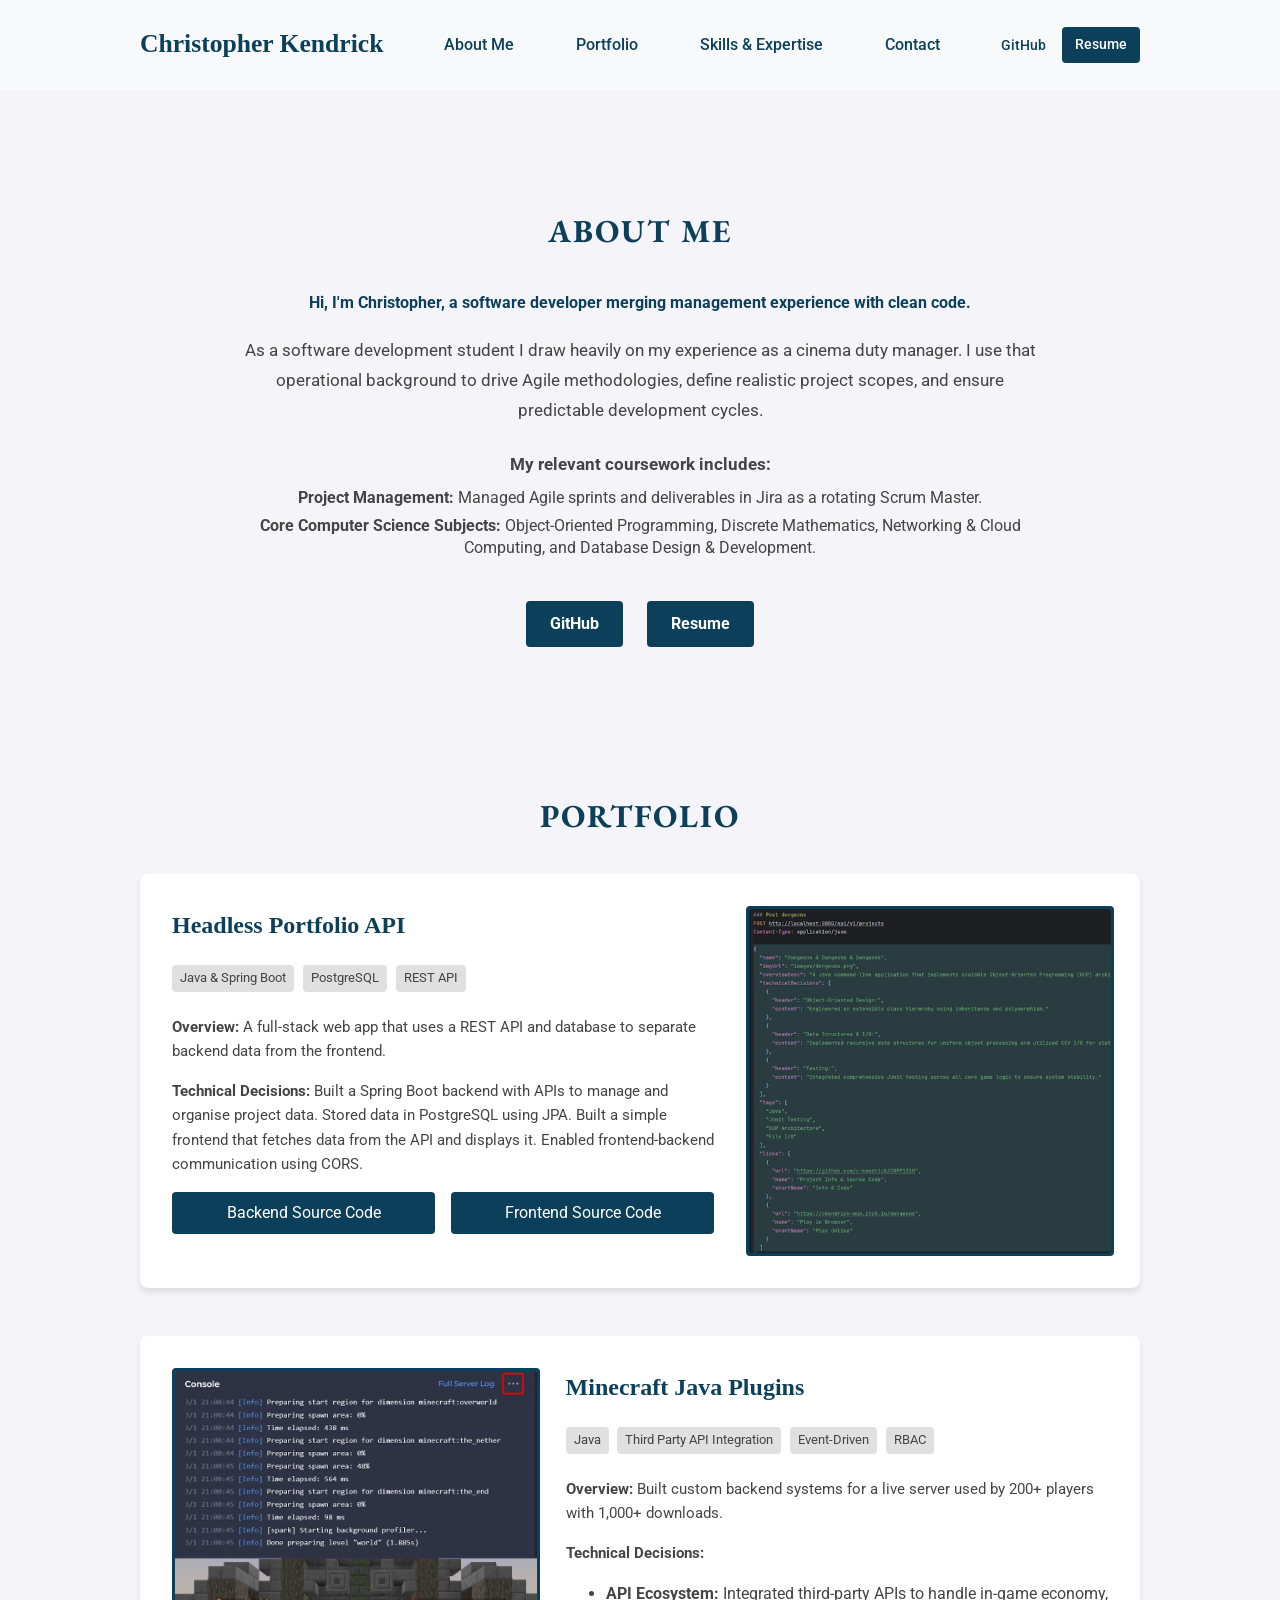
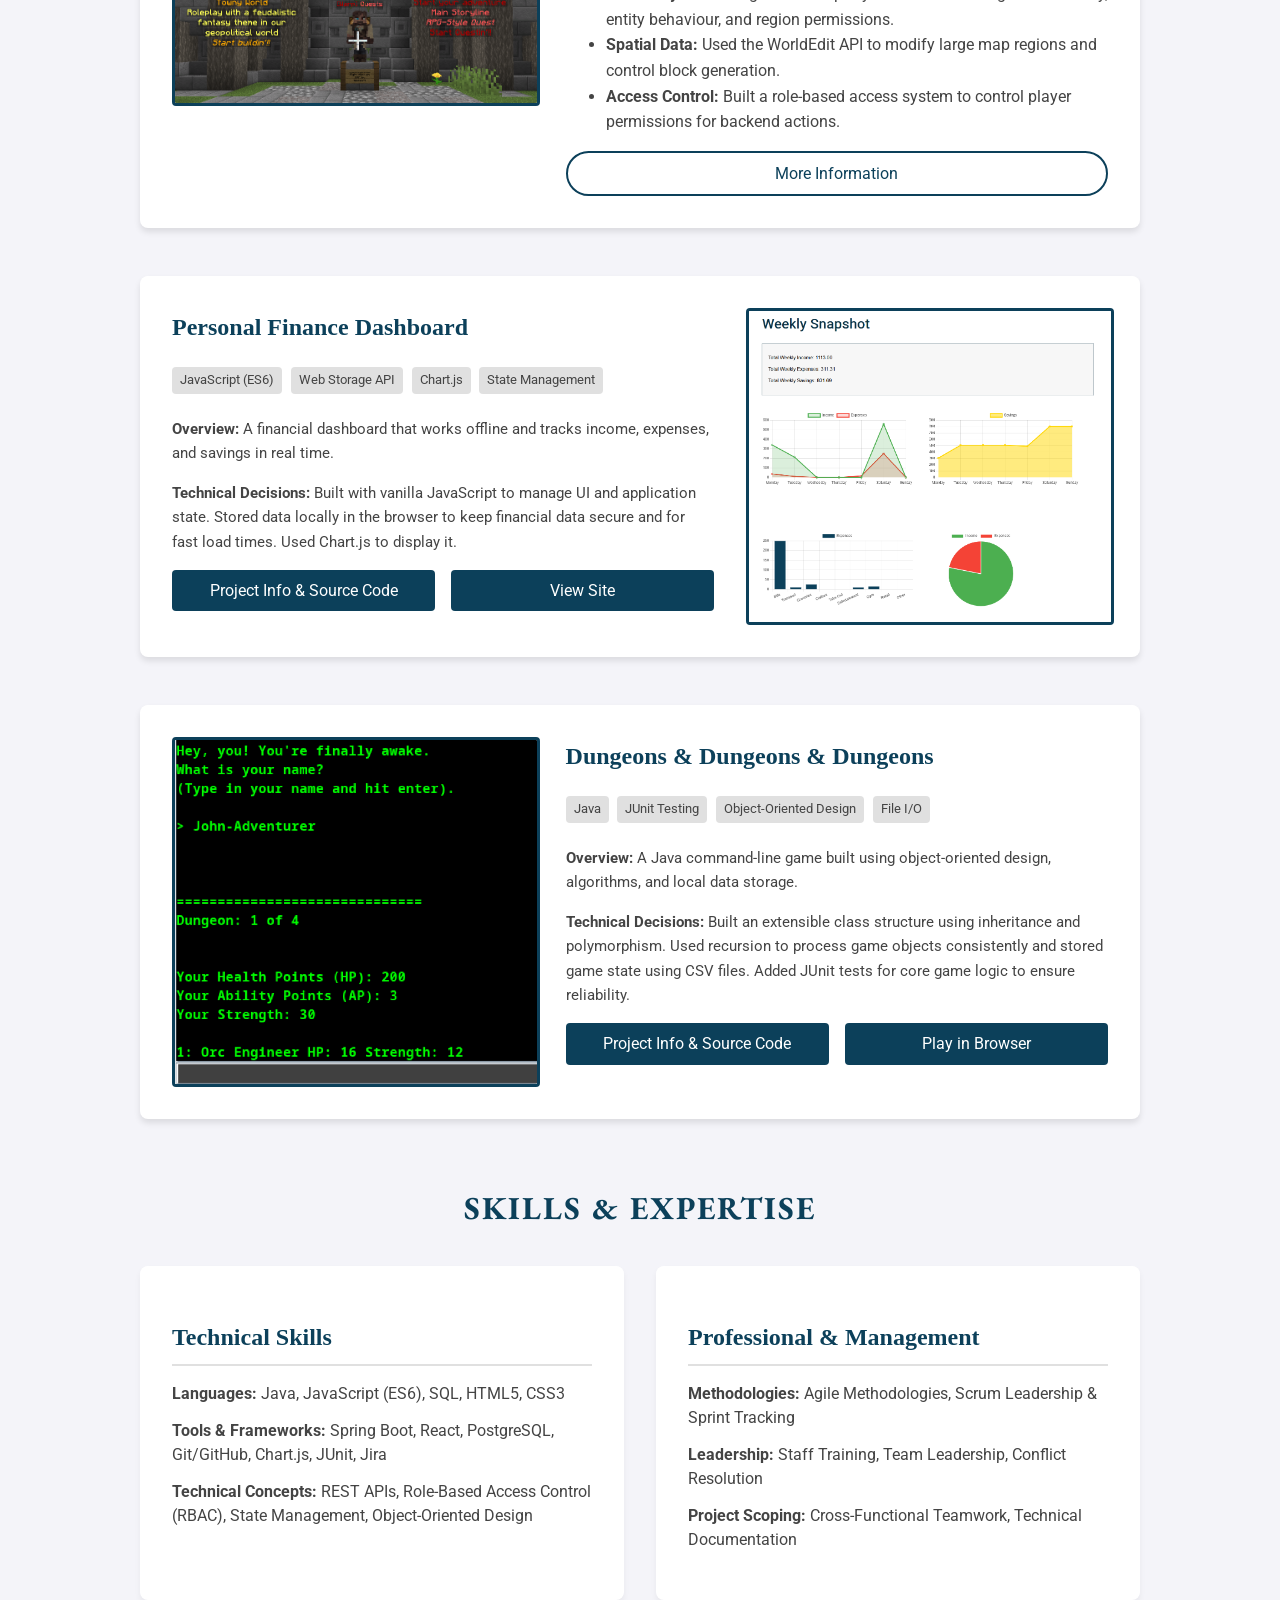
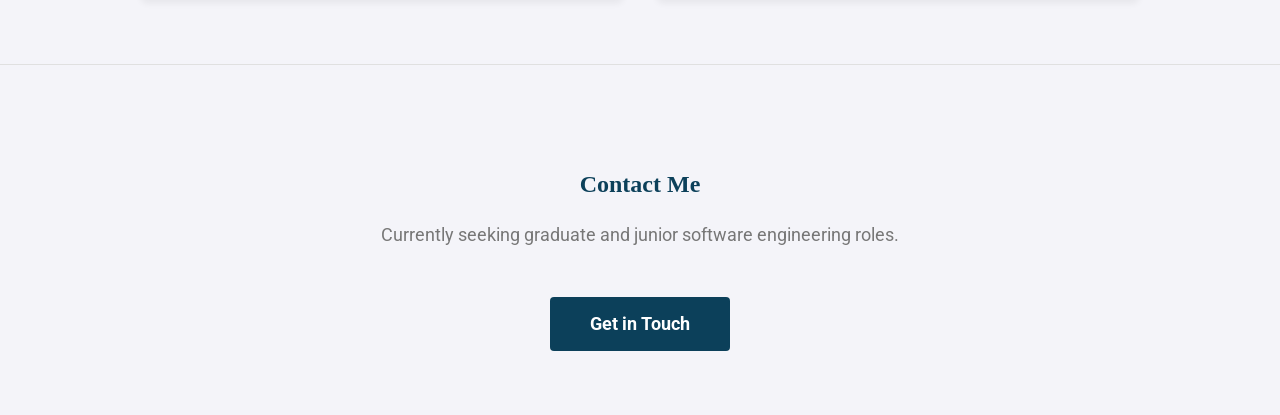
==== commit 85e902ec: "minor change" ====
--- a/index.html
+++ b/index.html
@@ -46,7 +46,7 @@
             <strong>Hi, I'm Christopher, a software developer merging management experience with clean code.</strong>
         </p>
         <p class="bio-text">
-            As a final-year software development student, I draw heavily on my experience as a cinema duty manager.
+            As a software development student I draw heavily on my experience as a cinema duty manager.
             I use that operational background to drive Agile methodologies, define realistic project scopes, and ensure
             predictable development cycles.
         </p>
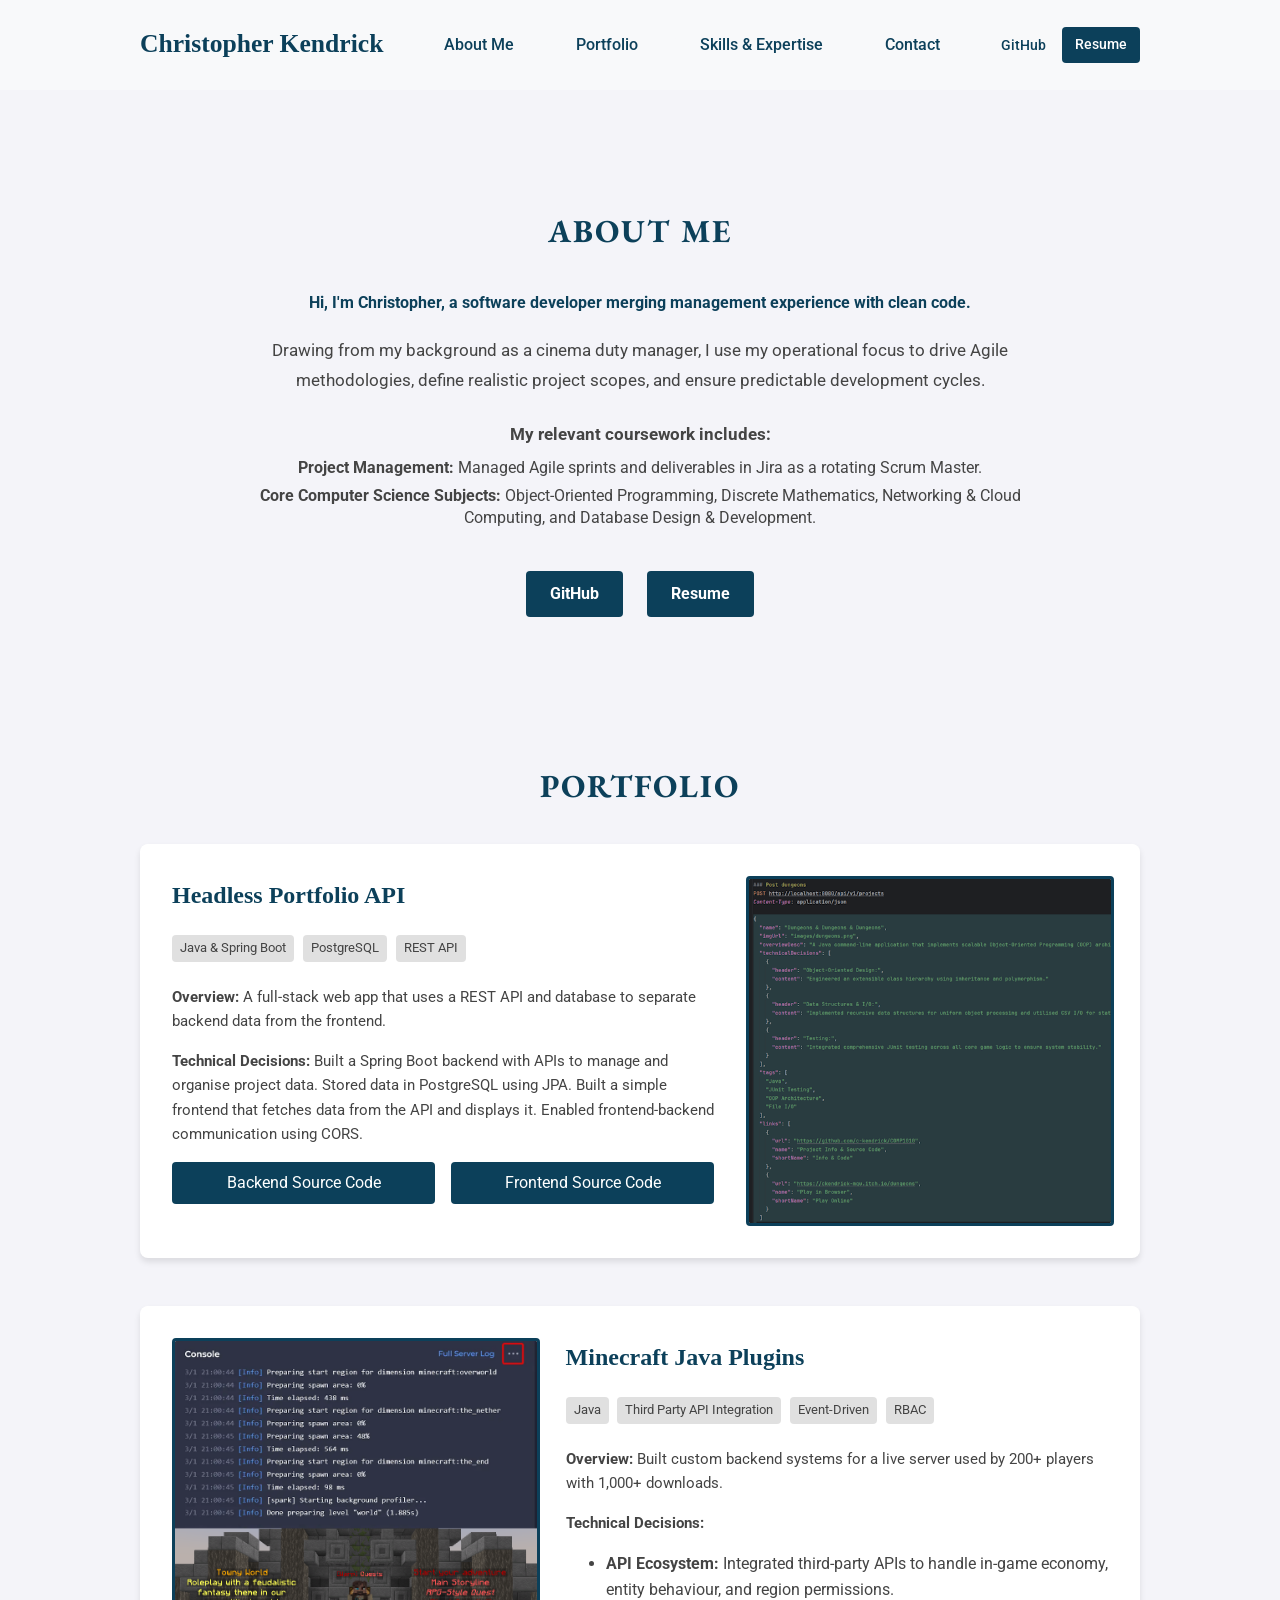
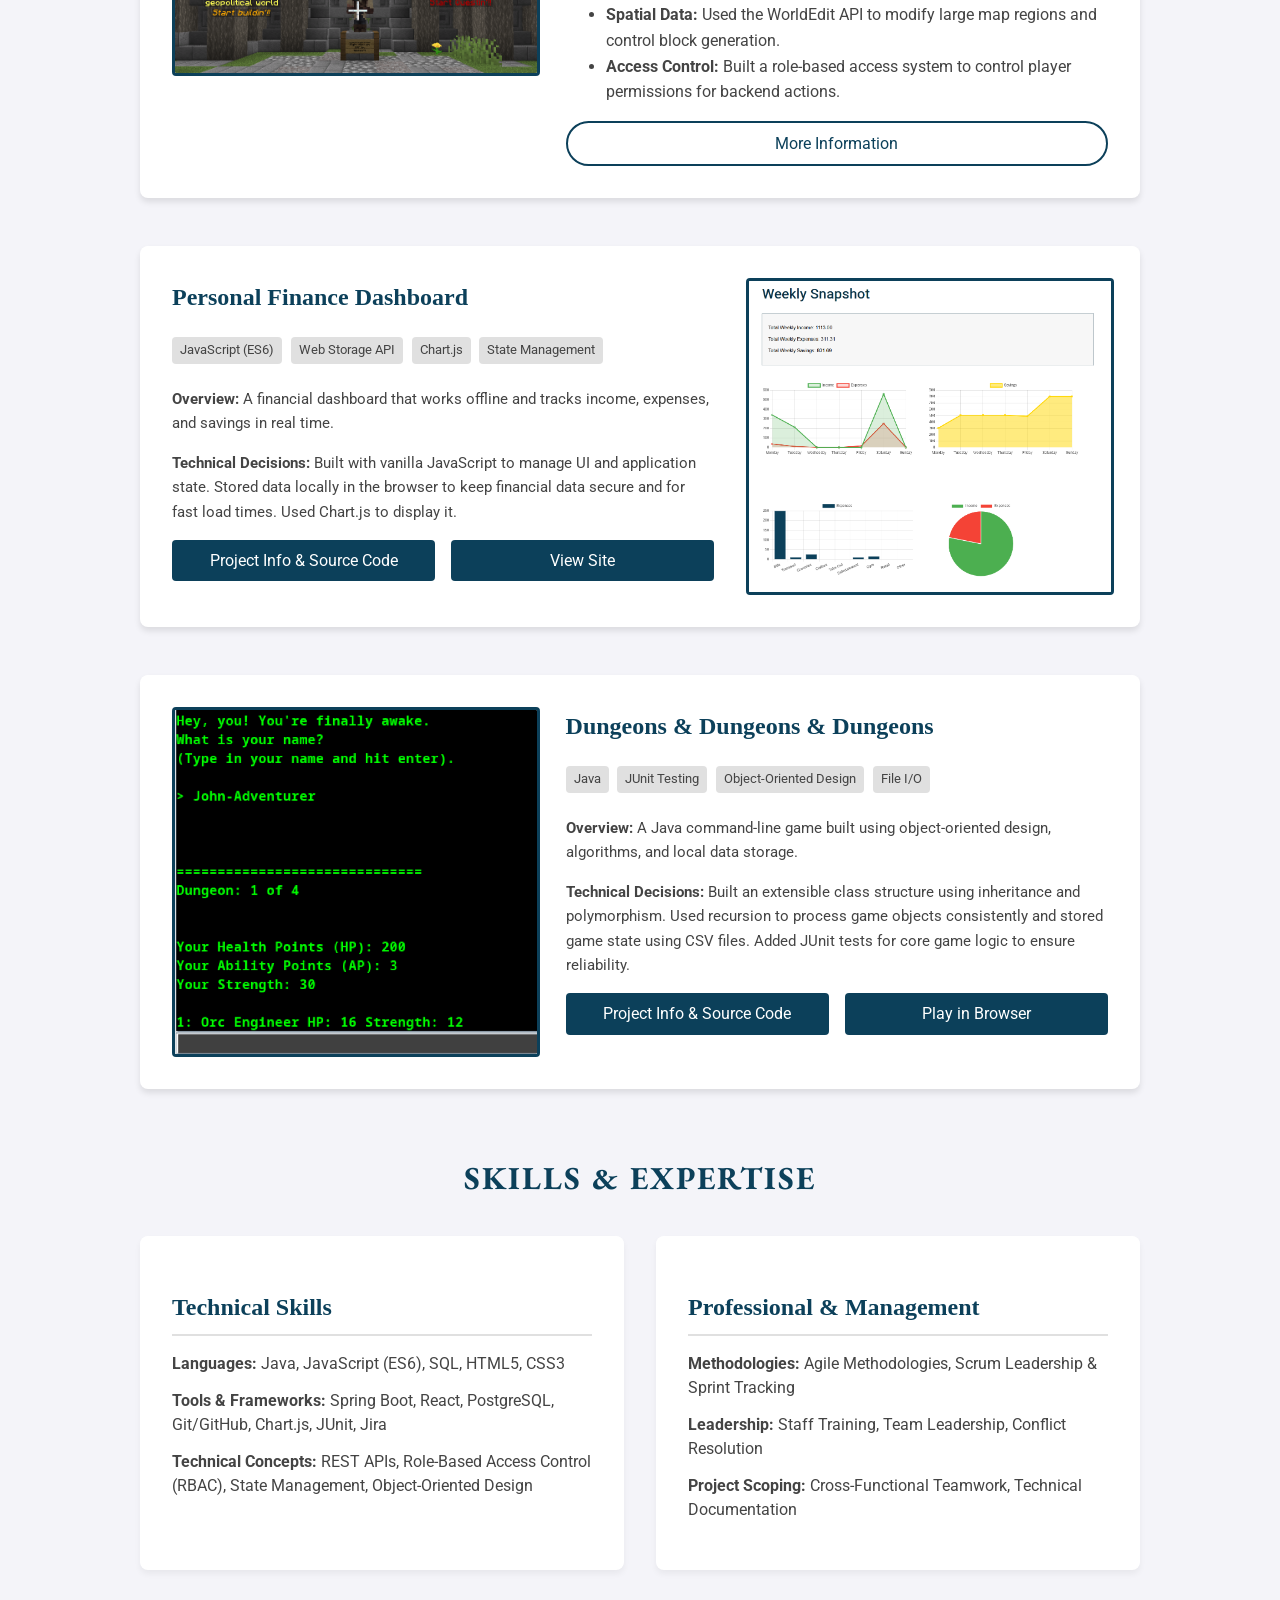
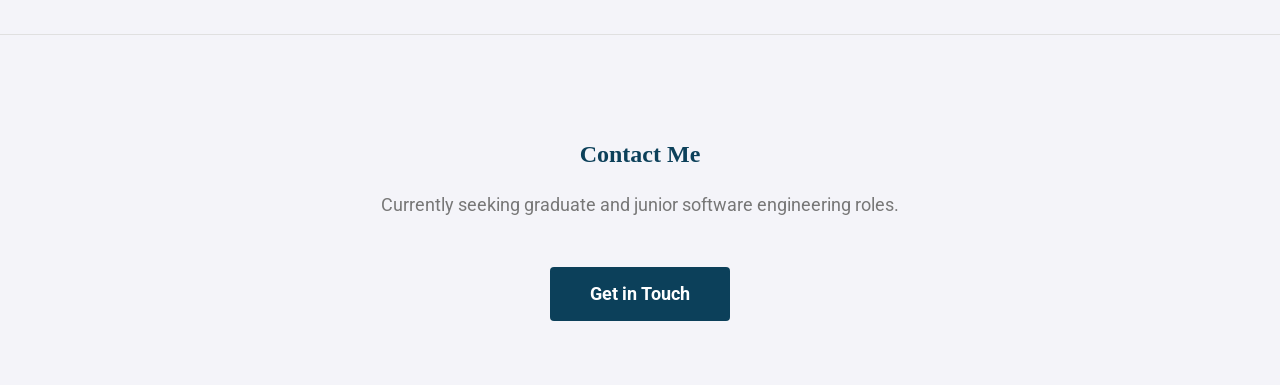
==== commit 5d7c9290: "minor change" ====
--- a/index.html
+++ b/index.html
@@ -46,9 +46,8 @@
             <strong>Hi, I'm Christopher, a software developer merging management experience with clean code.</strong>
         </p>
         <p class="bio-text">
-            As a software development student I draw heavily on my experience as a cinema duty manager.
-            I use that operational background to drive Agile methodologies, define realistic project scopes, and ensure
-            predictable development cycles.
+            Drawing from my background as a cinema duty manager, I use my operational focus to drive Agile methodologies,
+            define realistic project scopes, and ensure predictable development cycles.
         </p>
         <p class="bio-text coursework-intro">
             <strong>My relevant coursework includes:</strong>
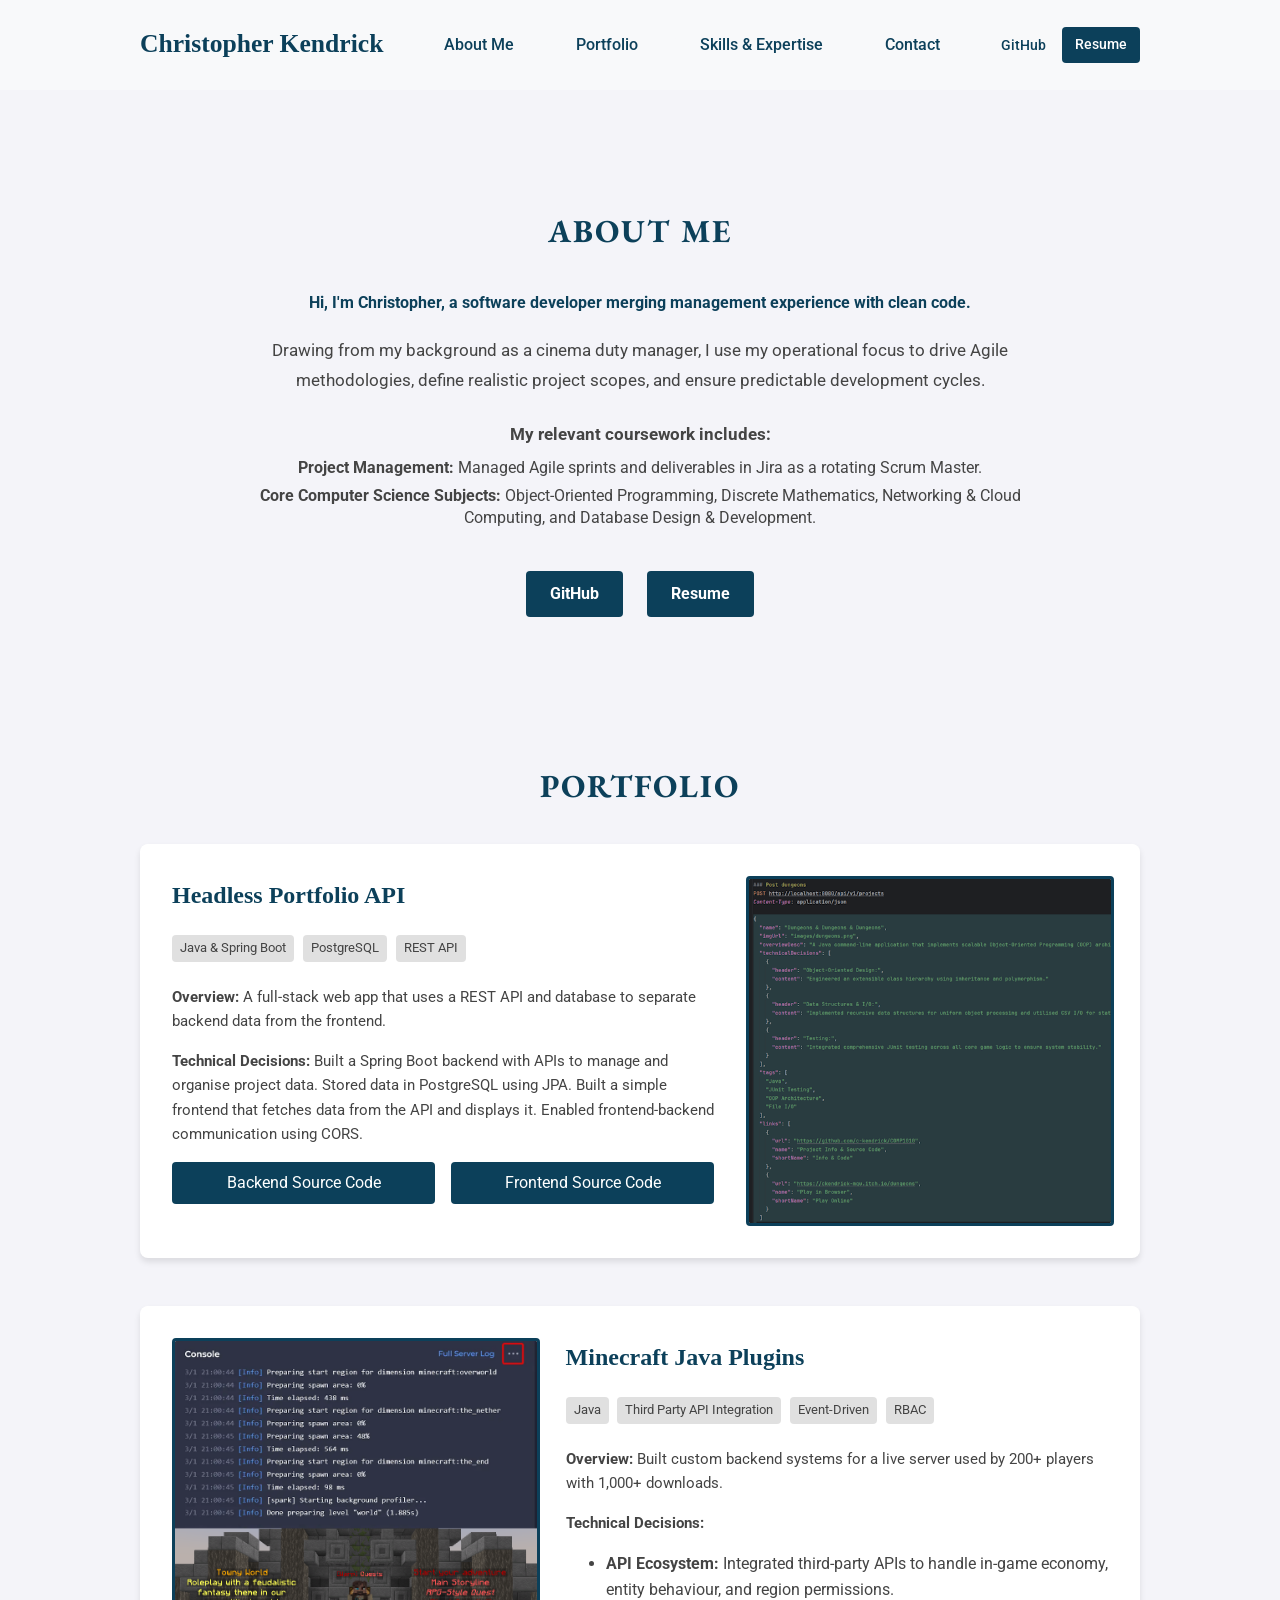
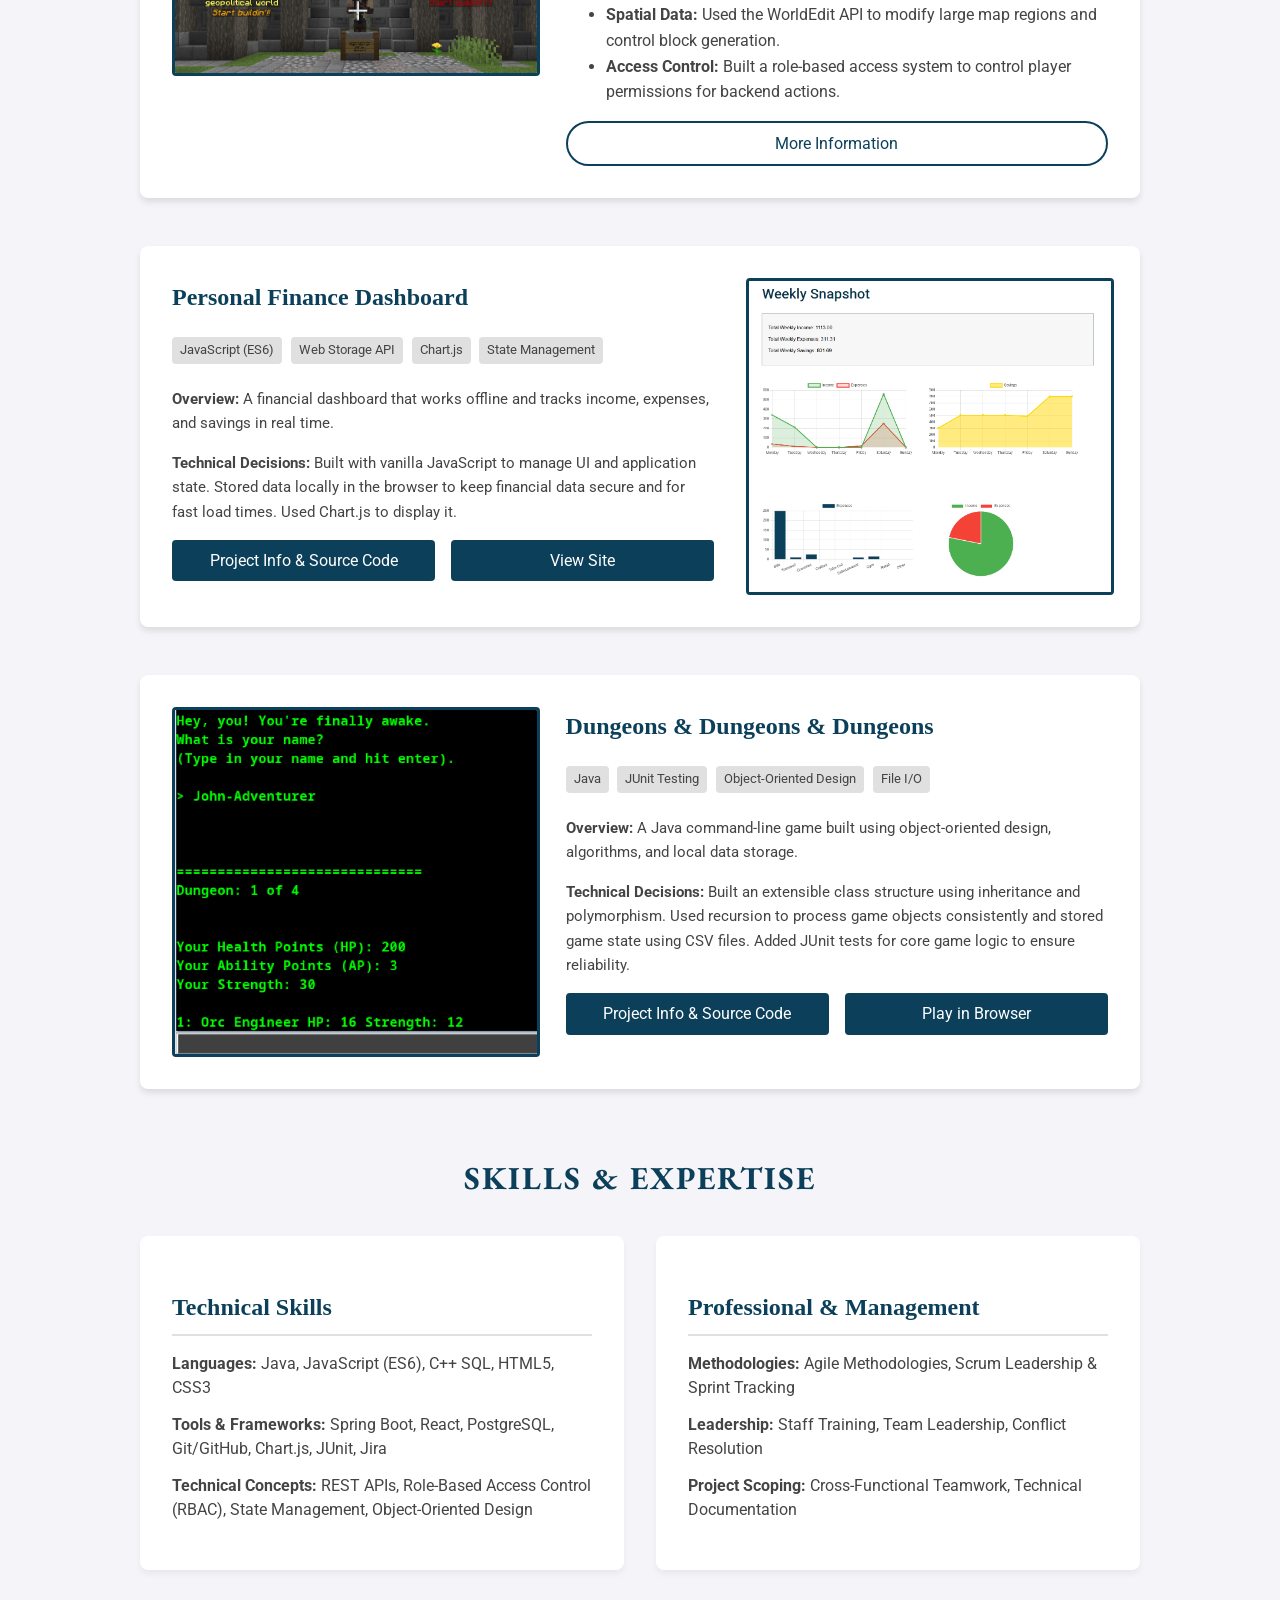
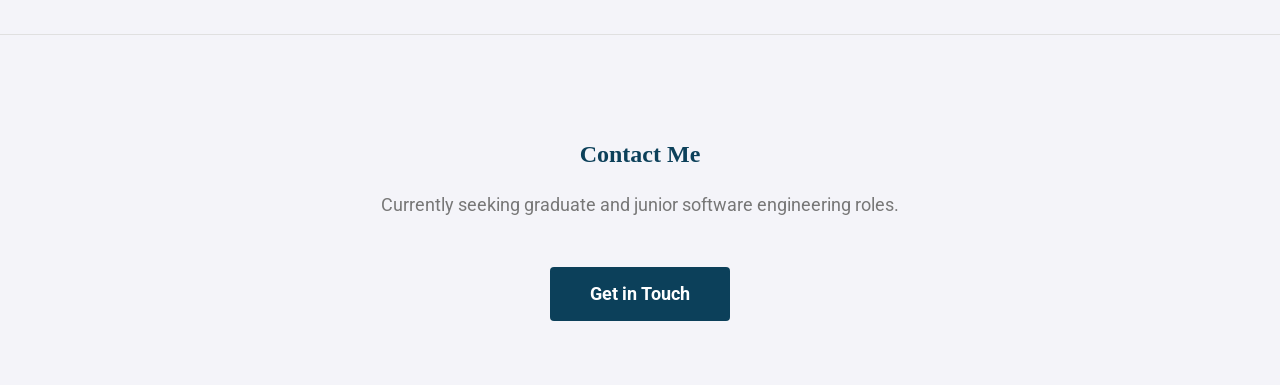
==== commit bded47c9: "minor change" ====
--- a/index.html
+++ b/index.html
@@ -191,7 +191,7 @@
         <div class="skills-column fade-in">
             <h2 class="mini-title">Technical Skills</h2>
             <ul class="skills-list">
-                <li><strong>Languages:</strong> Java, JavaScript (ES6), SQL, HTML5, CSS3</li>
+                <li><strong>Languages:</strong> Java, JavaScript (ES6), C++ SQL, HTML5, CSS3</li>
                 <li><strong>Tools & Frameworks:</strong> Spring Boot, React, PostgreSQL, Git/GitHub, Chart.js, JUnit, Jira</li>
                 <li><strong>Technical Concepts:</strong> REST APIs, Role-Based Access Control (RBAC), State Management, Object-Oriented Design</li>
             </ul>
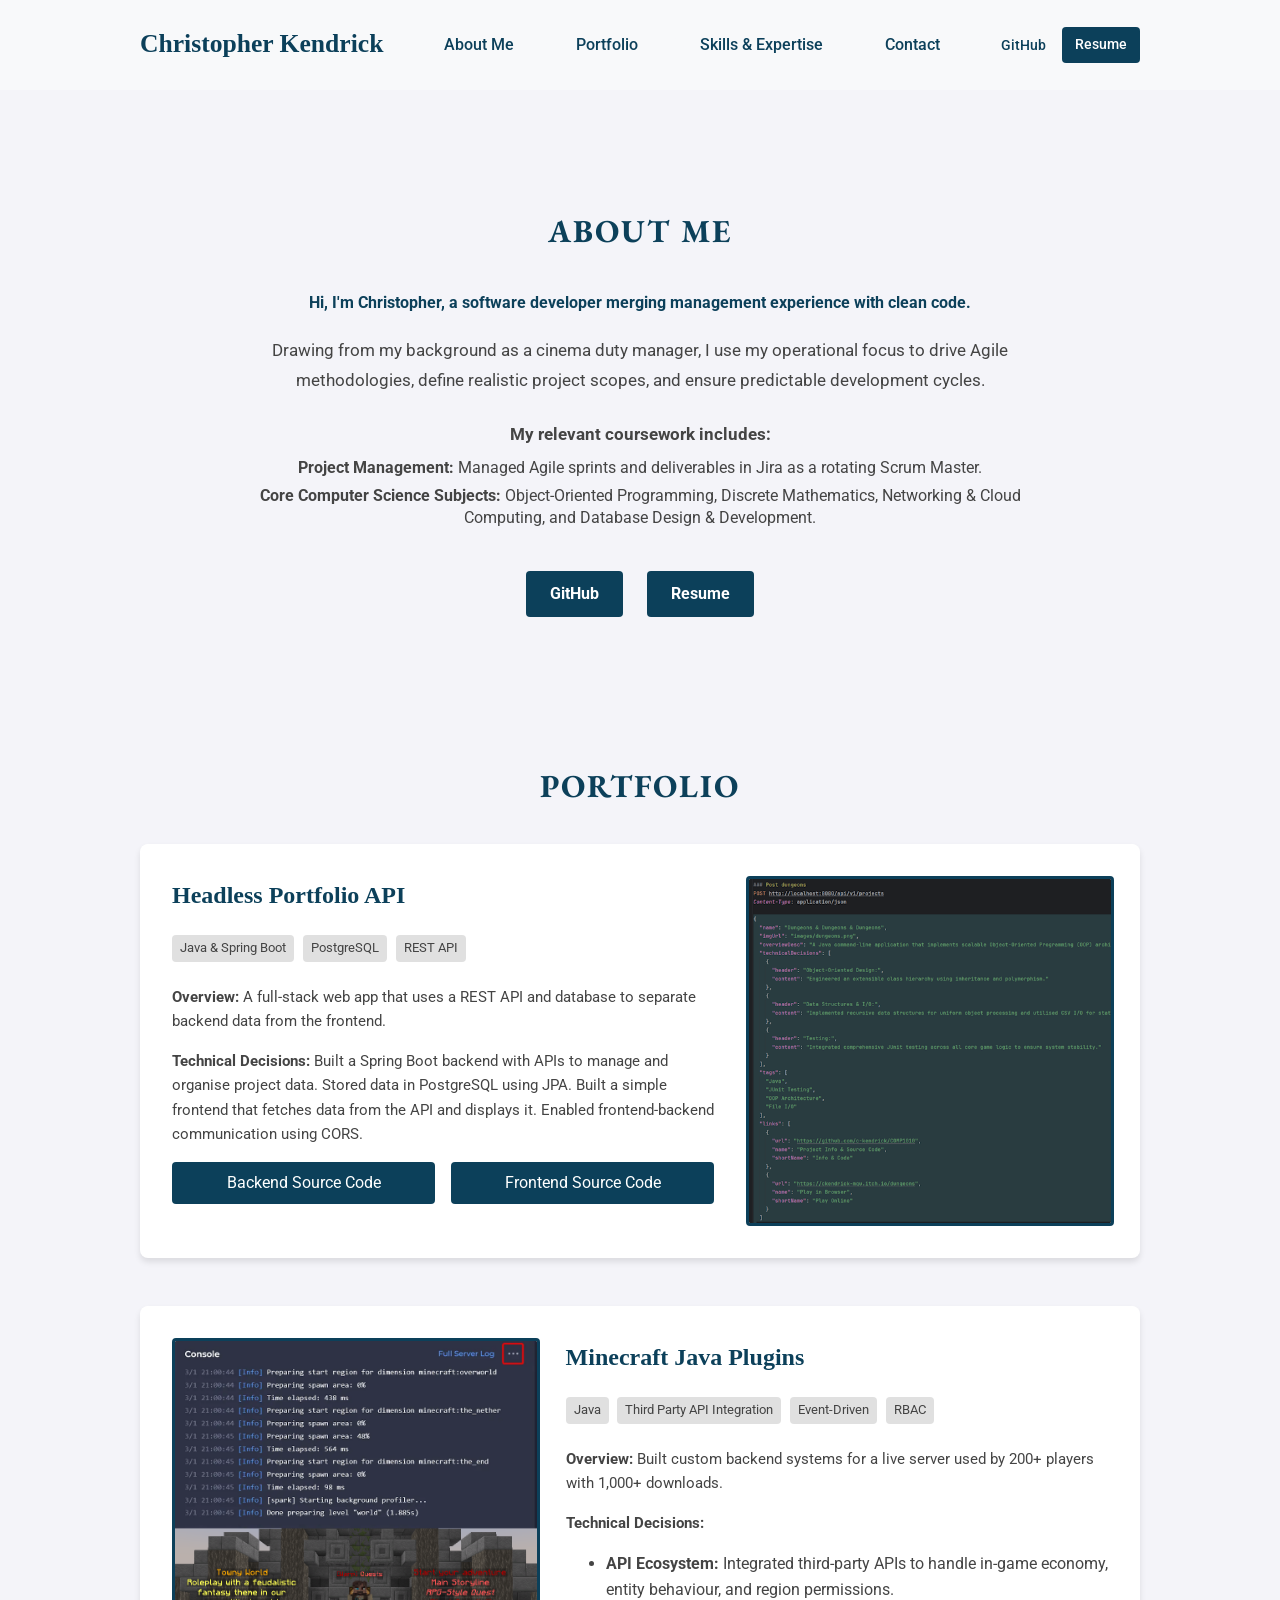
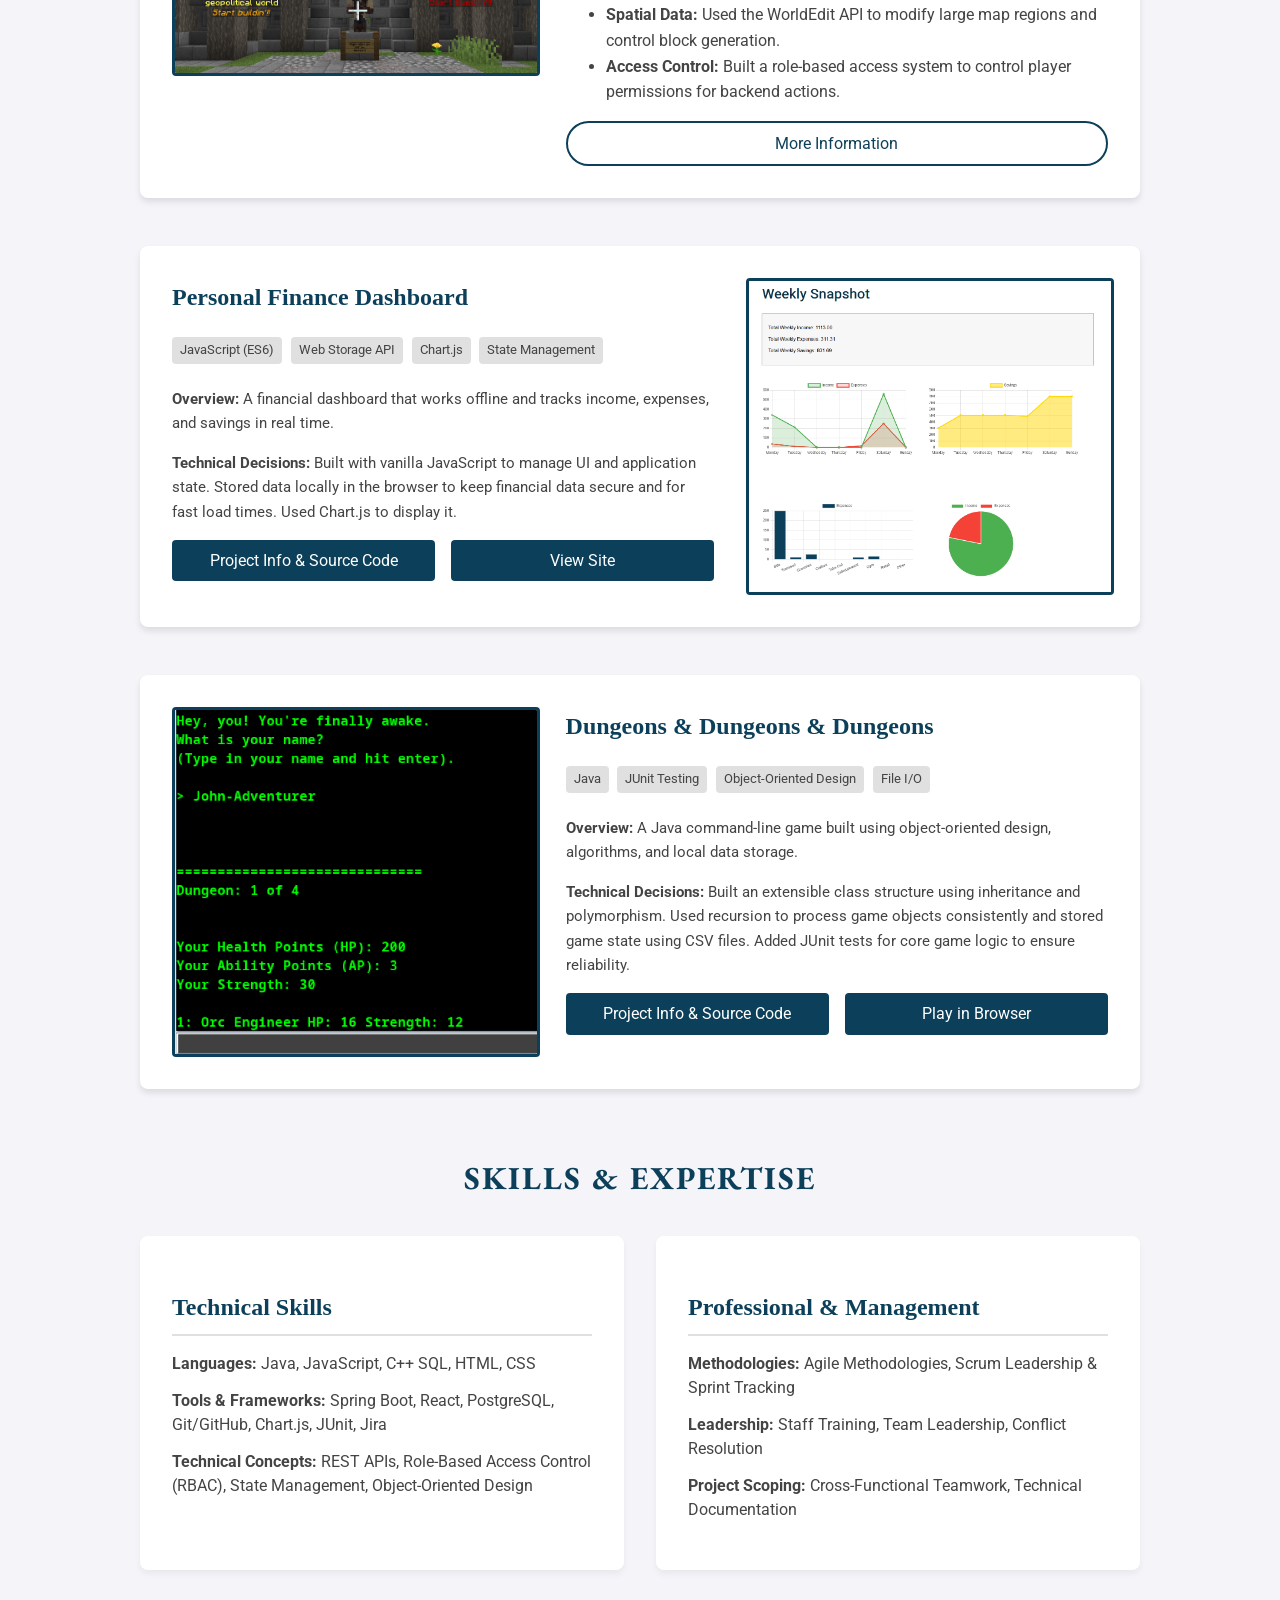
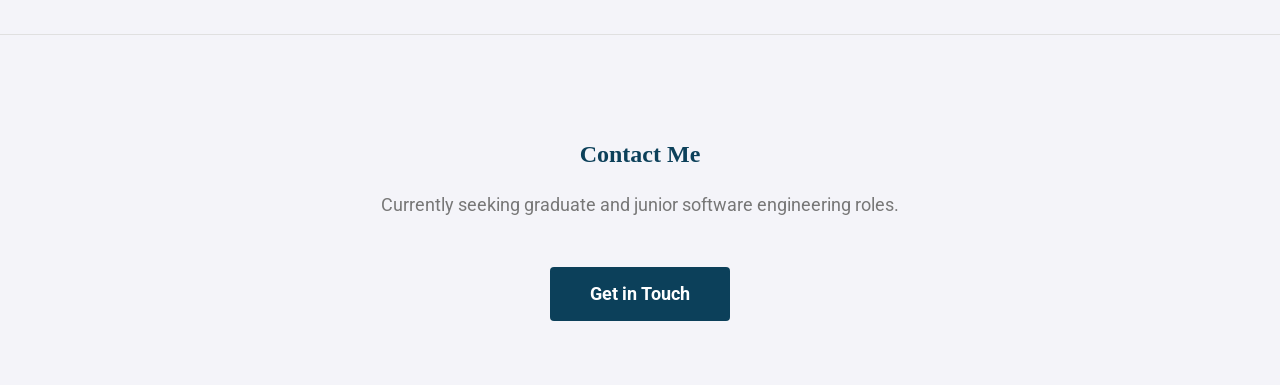
==== commit a776b342: "minor change" ====
--- a/index.html
+++ b/index.html
@@ -191,7 +191,7 @@
         <div class="skills-column fade-in">
             <h2 class="mini-title">Technical Skills</h2>
             <ul class="skills-list">
-                <li><strong>Languages:</strong> Java, JavaScript (ES6), C++ SQL, HTML5, CSS3</li>
+                <li><strong>Languages:</strong> Java, JavaScript, C++ SQL, HTML, CSS</li>
                 <li><strong>Tools & Frameworks:</strong> Spring Boot, React, PostgreSQL, Git/GitHub, Chart.js, JUnit, Jira</li>
                 <li><strong>Technical Concepts:</strong> REST APIs, Role-Based Access Control (RBAC), State Management, Object-Oriented Design</li>
             </ul>
